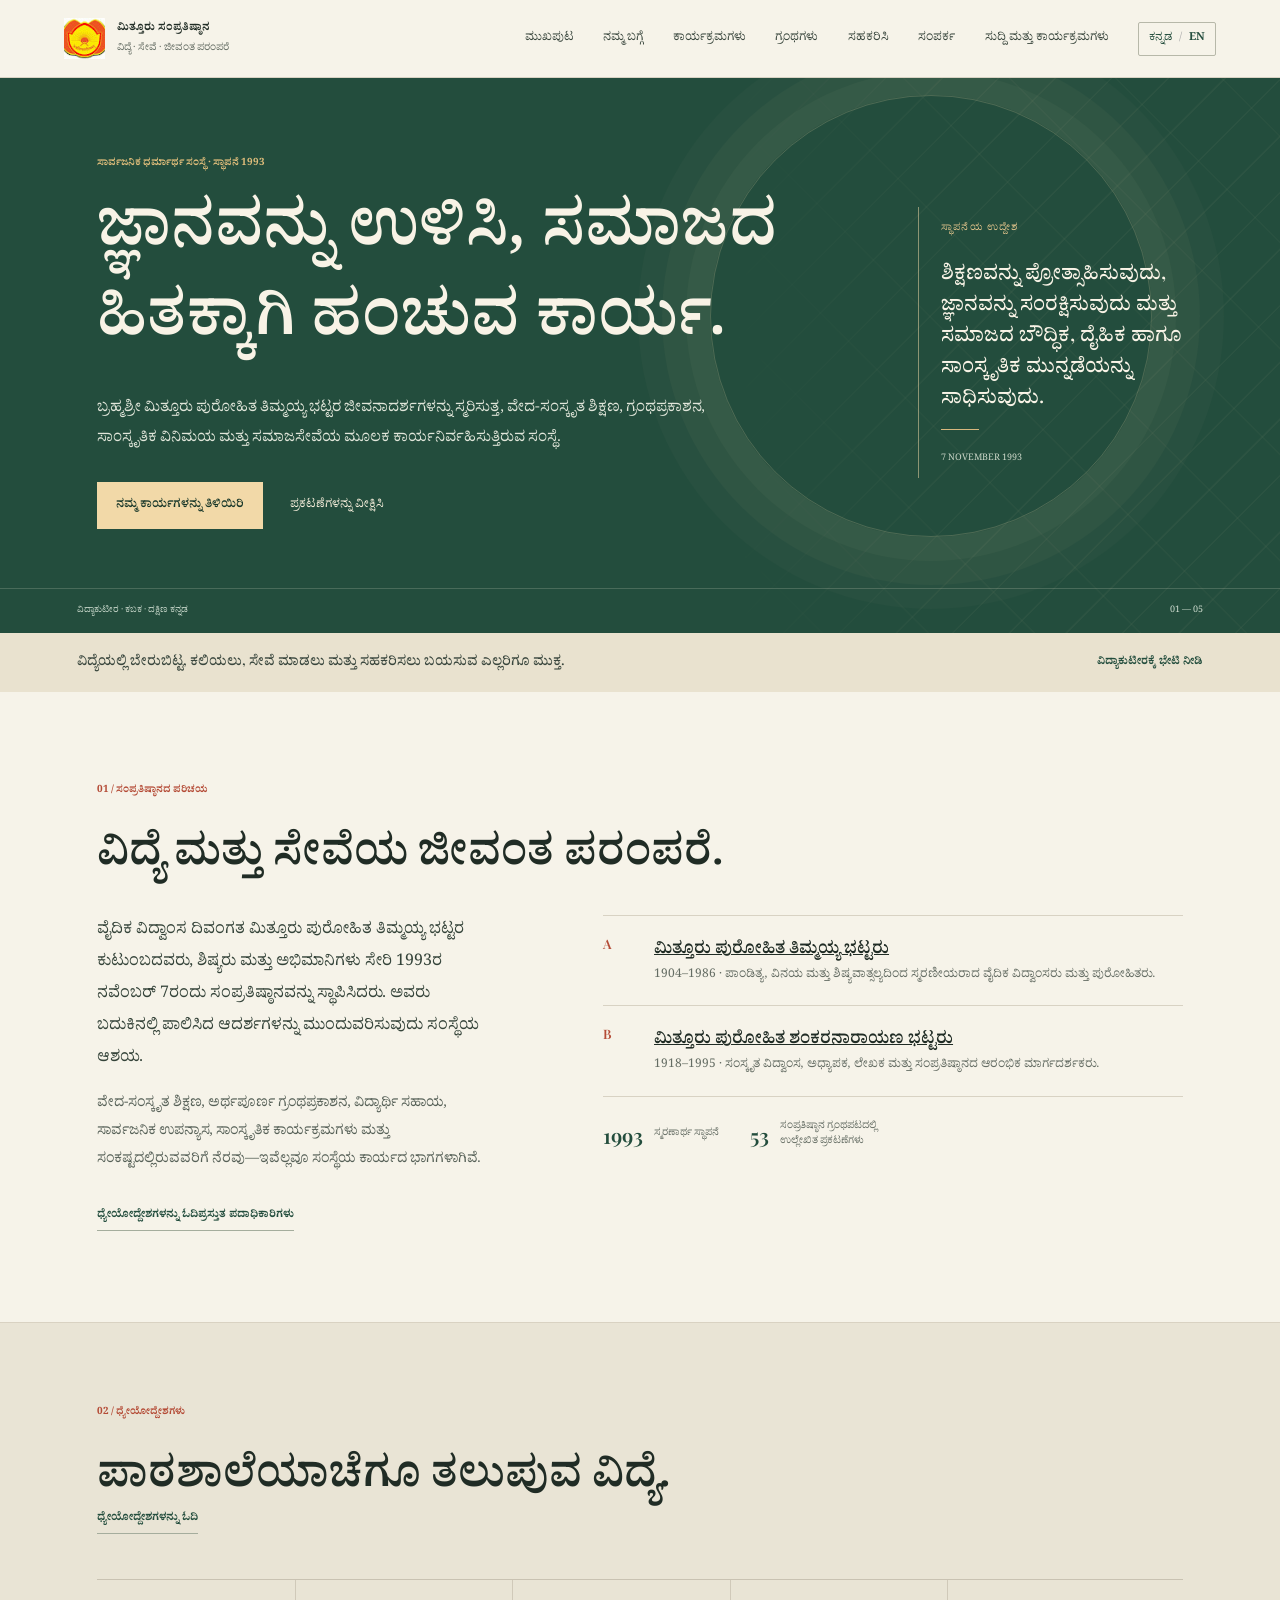
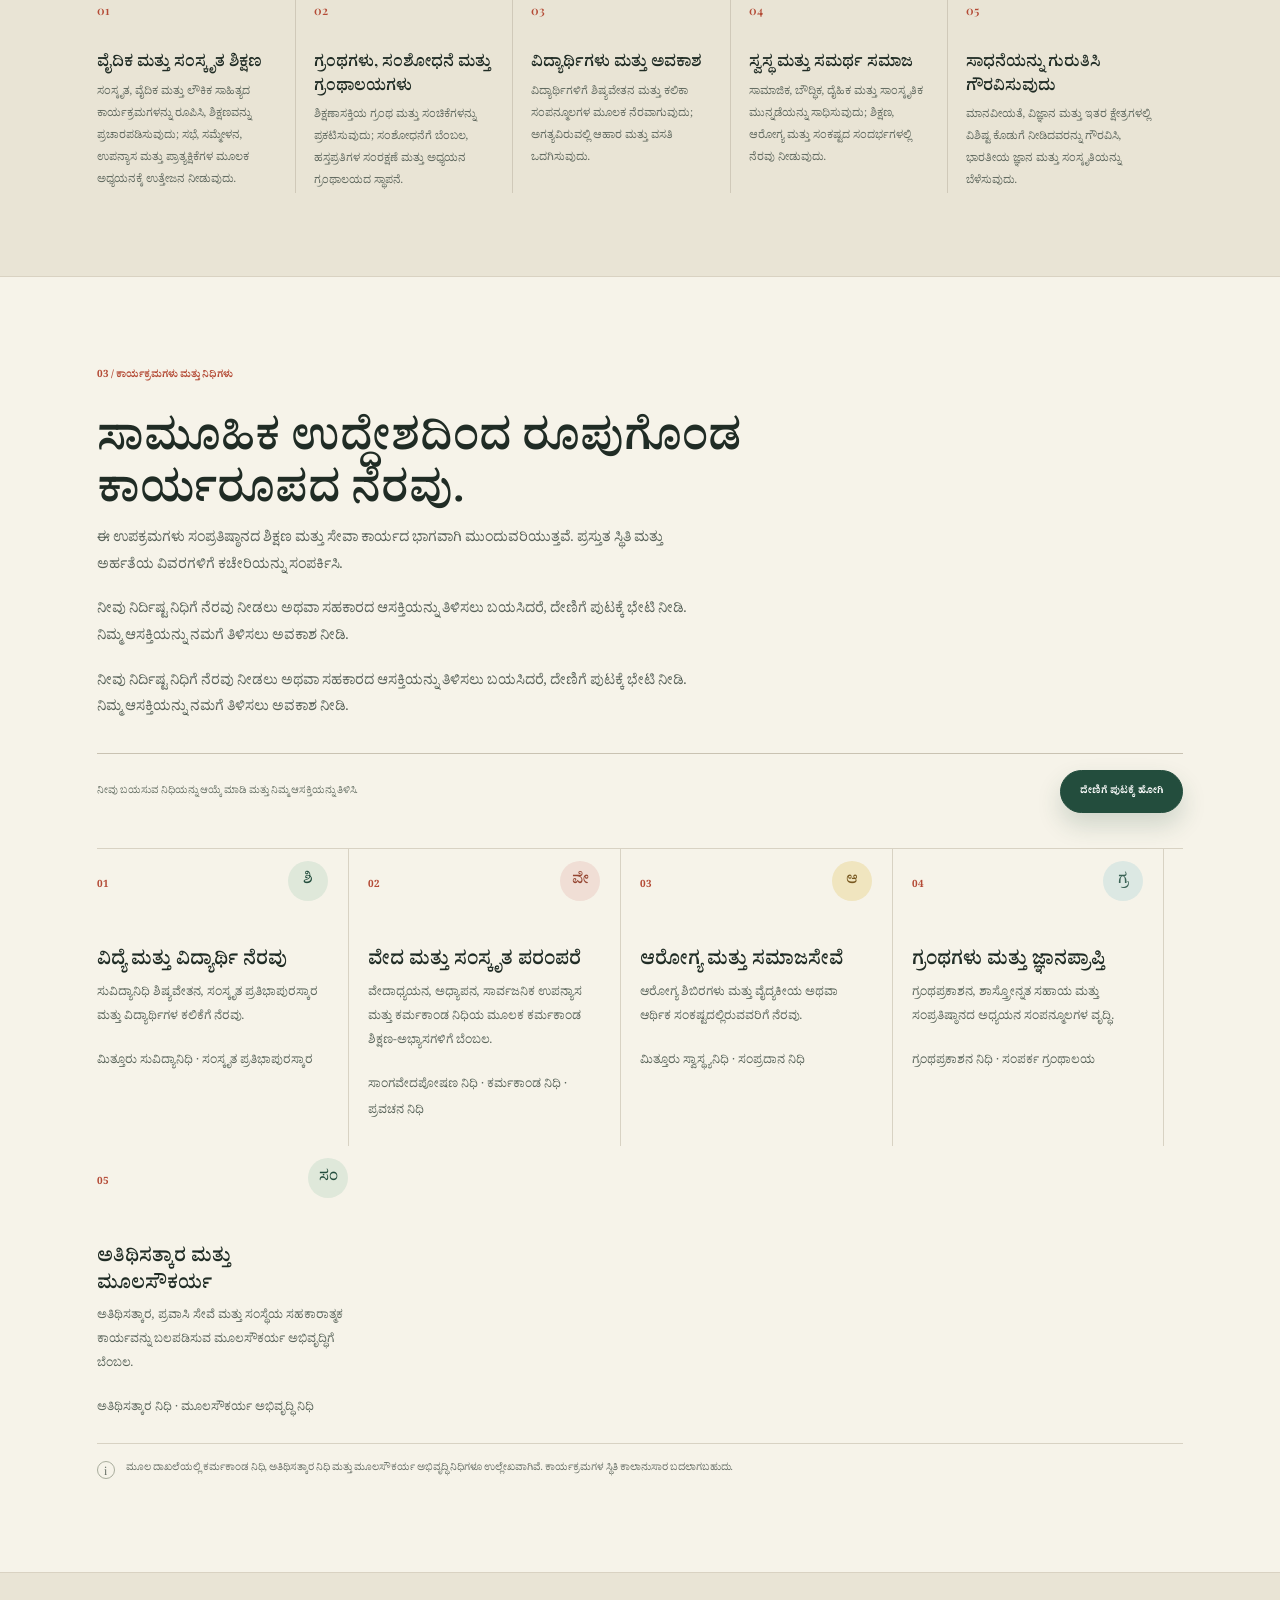
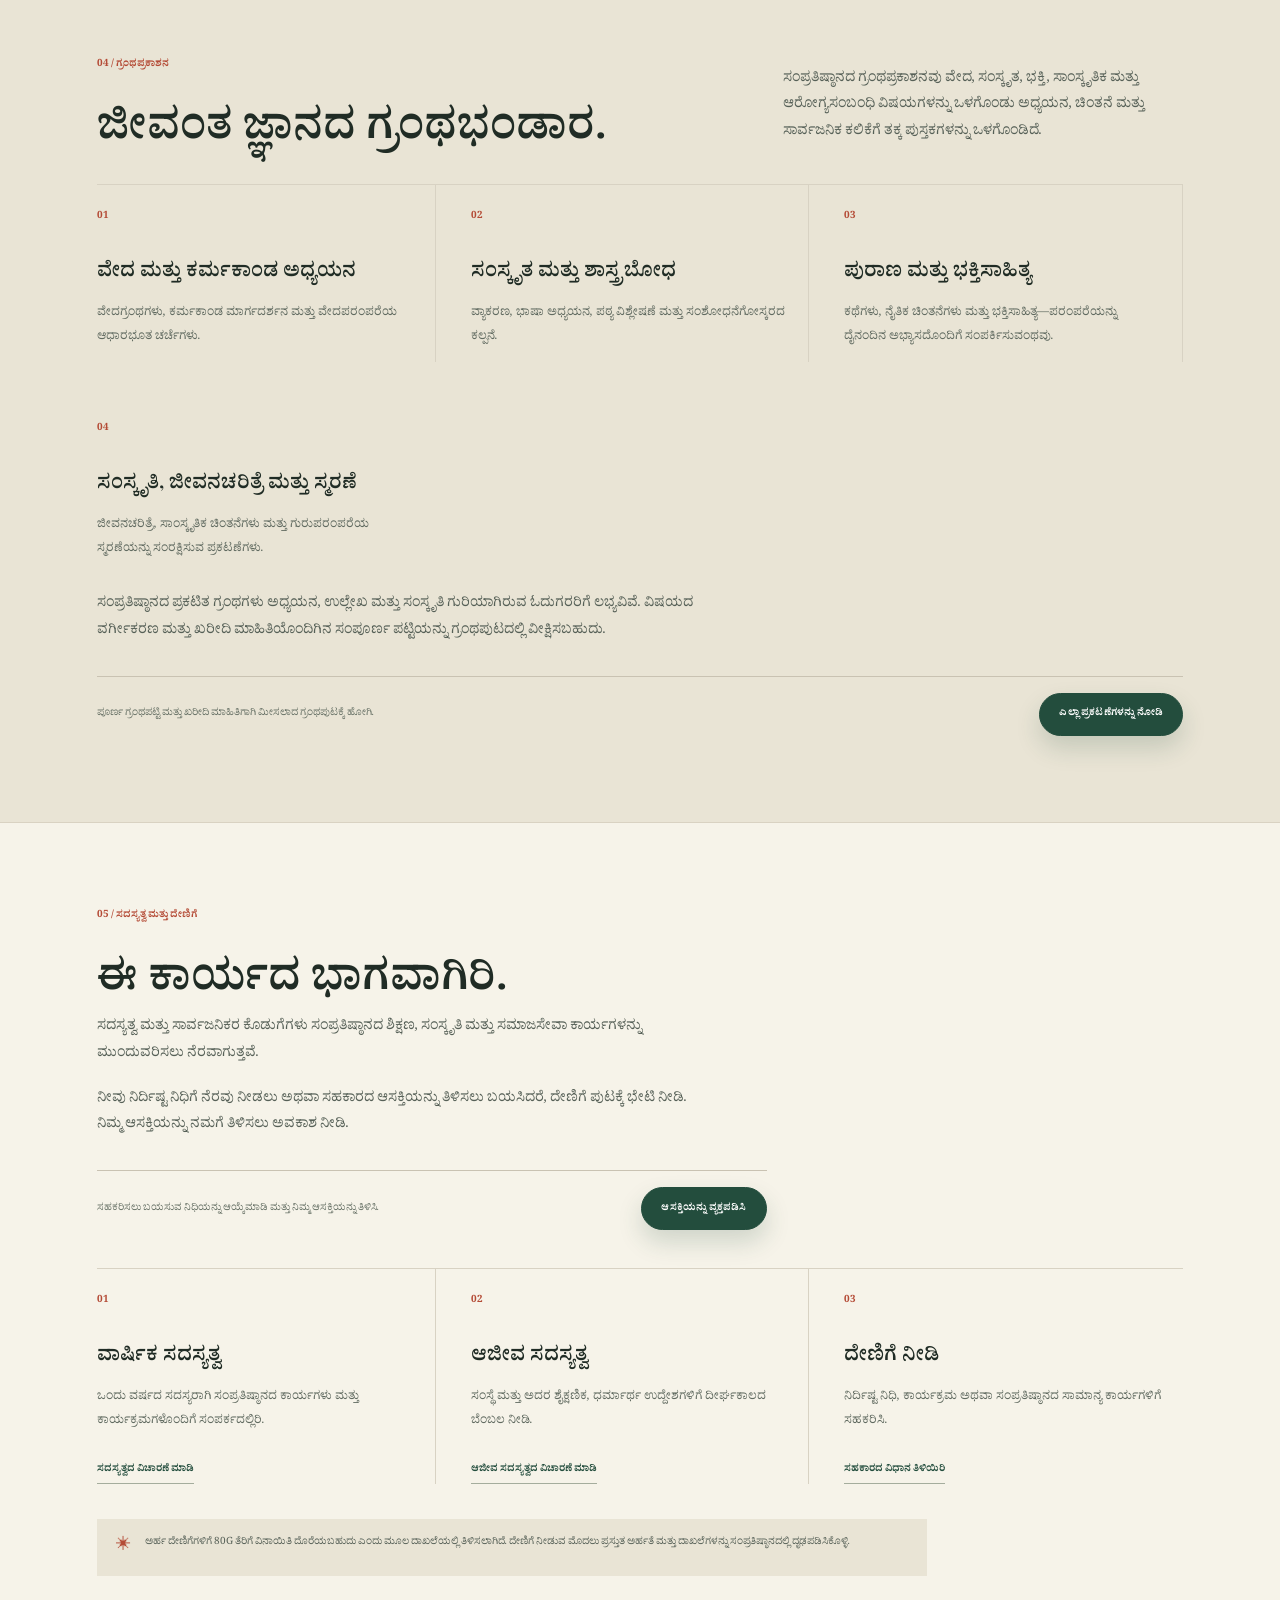
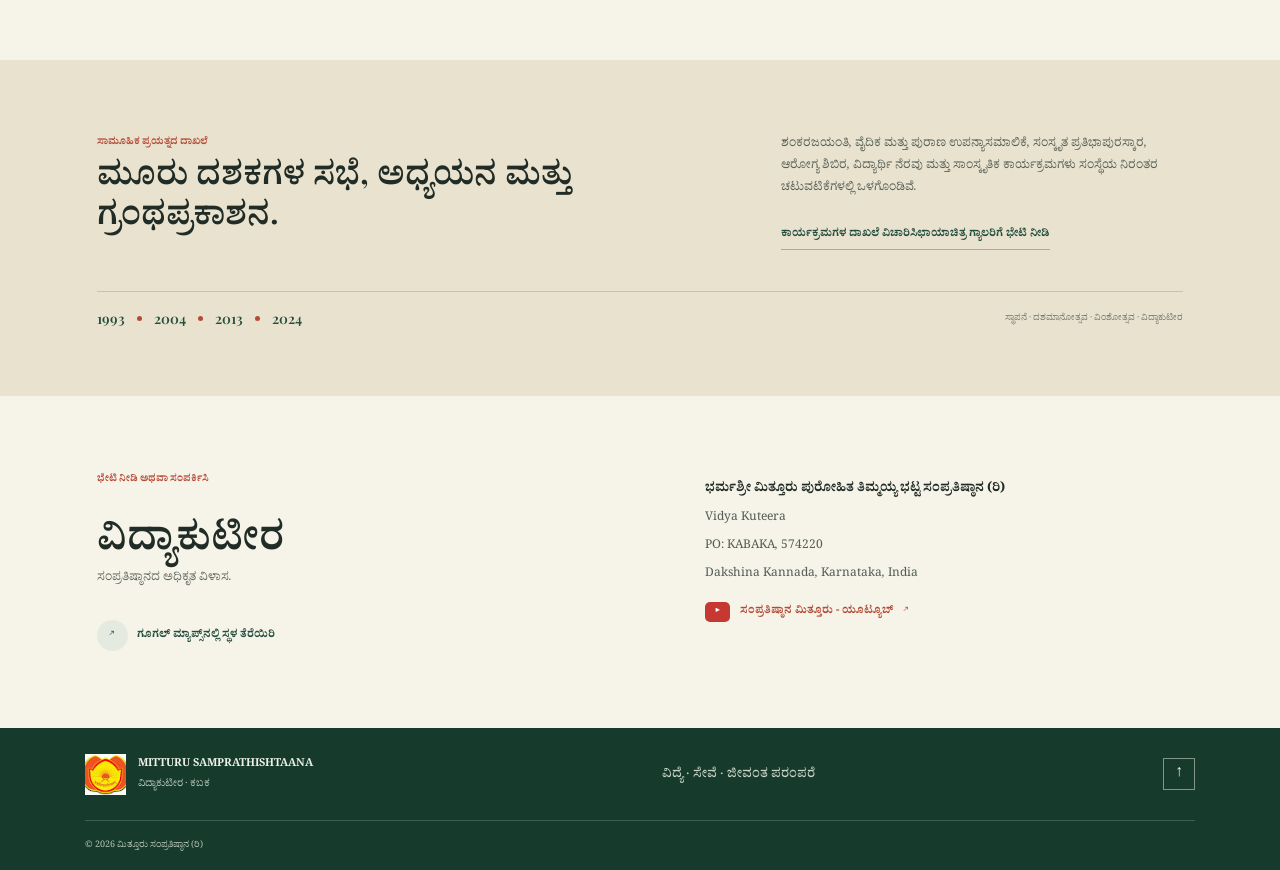
==== index.html @ 5dbfb110 "Initial Commit" ====
<!doctype html>
<html lang="kn">
<head>
  <meta charset="utf-8">
  <meta name="viewport" content="width=device-width, initial-scale=1">
  <meta name="theme-color" content="#f6f3e9">
  <meta name="description" content="Brahmashree Mitturu Purohitha Thimmayya Bhatta Samprathishtaana: Vedic and Sanskrit learning, publications, cultural programmes and community support.">
  <title>Mitturu Samprathishtaana | Vidya Kuteera</title>
  <link rel="preconnect" href="https://fonts.googleapis.com">
  <link rel="preconnect" href="https://fonts.gstatic.com" crossorigin>
  <link href="https://fonts.googleapis.com/css2?family=DM+Sans:wght@400;500;600;700&family=Noto+Serif+Kannada:wght@400;500;600;700&family=Playfair+Display:wght@500;600;700&display=swap" rel="stylesheet">
  <link rel="stylesheet" href="styles.css">
  <script src="app.js" defer></script>
</head>
<body>
  <a class="skip-link" href="#main" data-en="Skip to content" data-kn="ವಿಷಯಕ್ಕೆ ತೆರಳಿ">Skip to content</a>
  <header class="site-header">
    <a class="brand" href="index.html" aria-label="Mitturu Samprathishtaana home">
      <span class="brand-mark" aria-hidden="true">ವಿ</span>
      <span class="brand-copy"><strong data-en="MITTURU SAMPRATHISHTAANA" data-kn="ಮಿತ್ತೂರು ಸಂಪ್ರತಿಷ್ಠಾನ">MITTURU SAMPRATHISHTAANA</strong><small data-en="Learning · Service · Living heritage" data-kn="ವಿದ್ಯೆ · ಸೇವೆ · ಜೀವಂತ ಪರಂಪರೆ">Learning · Service · Living heritage</small></span>
    </a>
    <button class="menu-toggle" type="button" aria-expanded="false" aria-controls="primary-nav" aria-label="Open menu"><span></span><span></span></button>
    <nav id="primary-nav" class="primary-nav" aria-label="Main navigation">
      <a href="index.html" data-en="Home" data-kn="ಮುಖಪುಟ">Home</a>
      <a href="about.html" data-en="About" data-kn="ನಮ್ಮ ಬಗ್ಗೆ">About</a>
      <a href="programmes.html" data-en="Programmes" data-kn="ಕಾರ್ಯಕ್ರಮಗಳು">Programmes</a>
      <a href="books.html" data-en="Books" data-kn="ಗ್ರಂಥಗಳು">Books</a>
      <a href="support.html" data-en="Support" data-kn="ಸಹಕರಿಸಿ">Support</a>
      <a href="contact.html" data-en="Contact" data-kn="ಸಂಪರ್ಕ">Contact</a>
      <button class="language-switch" id="language-switch" type="button" aria-label="Switch language"><span>ಕನ್ನಡ</span><span class="language-divider">/</span><span>EN</span></button>
    </nav>
  </header>

  <main id="main">
    <section class="hero" id="home">
      <div class="hero-pattern" aria-hidden="true"></div>
      <div class="hero-inner">
        <div class="hero-copy">
          <p class="eyebrow" data-en="A public charitable trust · Established 1993" data-kn="ಸಾರ್ವಜನಿಕ ಧರ್ಮಾರ್ಥ ಸಂಸ್ಥೆ · ಸ್ಥಾಪನೆ 1993">A public charitable trust · Established 1993</p>
          <h1 data-en="Knowledge kept alive. Shared for the common good." data-kn="ಜ್ಞಾನವನ್ನು ಉಳಿಸಿ, ಸಮಾಜದ ಹಿತಕ್ಕಾಗಿ ಹಂಚುವ ಕಾರ್ಯ.">Knowledge kept alive. Shared for the common good.</h1>
          <p class="hero-intro" data-en="Honouring the life and ideals of Brahmashree Mitturu Purohitha Thimmayya Bhatta through Vedic and Sanskrit learning, books, cultural exchange and community care." data-kn="ಬ್ರಹ್ಮಶ್ರೀ ಮಿತ್ತೂರು ಪುರೋಹಿತ ತಿಮ್ಮಯ್ಯ ಭಟ್ಟರ ಜೀವನಾದರ್ಶಗಳನ್ನು ಸ್ಮರಿಸುತ್ತ, ವೇದ-ಸಂಸ್ಕೃತ ಶಿಕ್ಷಣ, ಗ್ರಂಥಪ್ರಕಾಶನ, ಸಾಂಸ್ಕೃತಿಕ ವಿನಿಮಯ ಮತ್ತು ಸಮಾಜಸೇವೆಯ ಮೂಲಕ ಕಾರ್ಯನಿರ್ವಹಿಸುತ್ತಿರುವ ಸಂಸ್ಥೆ.">Honouring the life and ideals of Brahmashree Mitturu Purohitha Thimmayya Bhatta through Vedic and Sanskrit learning, books, cultural exchange and community care.</p>
          <div class="hero-actions"><a class="button button-dark" href="#work" data-en="Explore our work" data-kn="ನಮ್ಮ ಕಾರ್ಯಗಳನ್ನು ತಿಳಿಯಿರಿ">Explore our work <span aria-hidden="true">↗</span></a><a class="text-link" href="#books" data-en="Browse publications" data-kn="ಪ್ರಕಟಣೆಗಳನ್ನು ವೀಕ್ಷಿಸಿ">Browse publications <span aria-hidden="true">→</span></a></div>
        </div>
        <aside class="hero-note">
          <span class="note-label" data-en="Our founding purpose" data-kn="ಸ್ಥಾಪನೆಯ ಉದ್ದೇಶ">Our founding purpose</span>
          <p data-en="To encourage education, preserve knowledge and strengthen the intellectual, physical and cultural life of society." data-kn="ಶಿಕ್ಷಣವನ್ನು ಪ್ರೋತ್ಸಾಹಿಸುವುದು, ಜ್ಞಾನವನ್ನು ಸಂರಕ್ಷಿಸುವುದು ಮತ್ತು ಸಮಾಜದ ಬೌದ್ಧಿಕ, ದೈಹಿಕ ಹಾಗೂ ಸಾಂಸ್ಕೃತಿಕ ಮುನ್ನಡೆಯನ್ನು ಸಾಧಿಸುವುದು.">To encourage education, preserve knowledge and strengthen the intellectual, physical and cultural life of society.</p>
          <span class="note-rule"></span><span class="note-date">7 NOVEMBER 1993</span>
        </aside>
      </div>
      <div class="hero-bottom"><span data-en="VIDYA KUTEERA · KABAKA · DAKSHINA KANNADA" data-kn="ವಿದ್ಯಾಕುಟೀರ · ಕಬಕ · ದಕ್ಷಿಣ ಕನ್ನಡ">VIDYA KUTEERA · KABAKA · DAKSHINA KANNADA</span><span>01 — 05</span></div>
    </section>

    <section class="intro-strip" aria-label="At a glance">
      <p data-en="Rooted in learning. Open to all who wish to learn, serve and contribute." data-kn="ವಿದ್ಯೆಯಲ್ಲಿ ಬೇರುಬಿಟ್ಟ, ಕಲಿಯಲು, ಸೇವೆ ಮಾಡಲು ಮತ್ತು ಸಹಕರಿಸಲು ಬಯಸುವ ಎಲ್ಲರಿಗೂ ಮುಕ್ತ.">Rooted in learning. Open to all who wish to learn, serve and contribute.</p>
      <a href="#contact" data-en="Visit Vidya Kuteera" data-kn="ವಿದ್ಯಾಕುಟೀರಕ್ಕೆ ಭೇಟಿ ನೀಡಿ">Visit Vidya Kuteera <span aria-hidden="true">↗</span></a>
    </section>

    <section class="section about-section" id="about">
      <div class="section-heading"><p class="eyebrow" data-en="01 / About the Samprathishtaana" data-kn="01 / ಸಂಪ್ರತಿಷ್ಠಾನದ ಪರಿಚಯ">01 / About the Samprathishtaana</p><h2 data-en="A living legacy of learning and service." data-kn="ವಿದ್ಯೆ ಮತ್ತು ಸೇವೆಯ ಜೀವಂತ ಪರಂಪರೆ.">A living legacy of learning and service.</h2></div>
      <div class="about-grid">
        <div class="about-lead"><p data-en="Founded on 7 November 1993 by the family, students and well-wishers of the late Vedic scholar Mitturu Purohitha Thimmayya Bhatta, the Samprathishtaana works to carry forward the ideals he lived by." data-kn="ವೈದಿಕ ವಿದ್ವಾಂಸ ದಿವಂಗತ ಮಿತ್ತೂರು ಪುರೋಹಿತ ತಿಮ್ಮಯ್ಯ ಭಟ್ಟರ ಕುಟುಂಬದವರು, ಶಿಷ್ಯರು ಮತ್ತು ಅಭಿಮಾನಿಗಳು ಸೇರಿ 1993ರ ನವೆಂಬರ್ 7ರಂದು ಸಂಪ್ರತಿಷ್ಠಾನವನ್ನು ಸ್ಥಾಪಿಸಿದರು. ಅವರು ಬದುಕಿನಲ್ಲಿ ಪಾಲಿಸಿದ ಆದರ್ಶಗಳನ್ನು ಮುಂದುವರಿಸುವುದು ಸಂಸ್ಥೆಯ ಆಶಯ.">Founded on 7 November 1993 by the family, students and well-wishers of the late Vedic scholar Mitturu Purohitha Thimmayya Bhatta, the Samprathishtaana works to carry forward the ideals he lived by.</p><p data-en="Its work brings together Vedic and Sanskrit education, thoughtful publishing, student assistance, public lectures, cultural programmes and support for people facing hardship." data-kn="ವೇದ-ಸಂಸ್ಕೃತ ಶಿಕ್ಷಣ, ಅರ್ಥಪೂರ್ಣ ಗ್ರಂಥಪ್ರಕಾಶನ, ವಿದ್ಯಾರ್ಥಿ ಸಹಾಯ, ಸಾರ್ವಜನಿಕ ಉಪನ್ಯಾಸ, ಸಾಂಸ್ಕೃತಿಕ ಕಾರ್ಯಕ್ರಮಗಳು ಮತ್ತು ಸಂಕಷ್ಟದಲ್ಲಿರುವವರಿಗೆ ನೆರವು—ಇವೆಲ್ಲವೂ ಸಂಸ್ಥೆಯ ಕಾರ್ಯದ ಭಾಗಗಳಾಗಿವೆ.">Its work brings together Vedic and Sanskrit education, thoughtful publishing, student assistance, public lectures, cultural programmes and support for people facing hardship.</p><a class="underlined-link" href="#objectives" data-en="Read our objectives" data-kn="ಧ್ಯೇಯೋದ್ದೇಶಗಳನ್ನು ಓದಿ">Read our objectives <span aria-hidden="true">→</span></a><a class="underlined-link" href="office-bearers.html" data-en="Current office bearers" data-kn="ಪ್ರಸ್ತುತ ಪದಾಧಿಕಾರಿಗಳು">Current office bearers <span aria-hidden="true">→</span></a></div>
        <div class="founders">
          <article class="founder"><span class="founder-number">A</span><div><h3><a href="thimmayya_bhatta.html" aria-label="Read the biography of Mitturu Purohitha Thimmayya Bhatta"><span data-en="Mitturu Purohitha Thimmayya Bhatta" data-kn="ಮಿತ್ತೂರು ಪುರೋಹಿತ ತಿಮ್ಮಯ್ಯ ಭಟ್ಟರು">Mitturu Purohitha Thimmayya Bhatta</span></a></h3><p data-en="1904–1986 · Vedic scholar and priest remembered for his learning, humility and care for his students." data-kn="1904–1986 · ಪಾಂಡಿತ್ಯ, ವಿನಯ ಮತ್ತು ಶಿಷ್ಯವಾತ್ಸಲ್ಯದಿಂದ ಸ್ಮರಣೀಯರಾದ ವೈದಿಕ ವಿದ್ವಾಂಸರು ಮತ್ತು ಪುರೋಹಿತರು.">1904–1986 · Vedic scholar and priest remembered for his learning, humility and care for his students.</p></div></article>
          <article class="founder"><span class="founder-number">B</span><div><h3><a href="shankaranarayana_bhatta.html" aria-label="Read the biography of Mitturu Purohitha Shankaranarayana Bhatta"><span data-en="Mitturu Purohitha Shankaranarayana Bhatta" data-kn="ಮಿತ್ತೂರು ಪುರೋಹಿತ ಶಂಕರನಾರಾಯಣ ಭಟ್ಟರು">Mitturu Purohitha Shankaranarayana Bhatta</span></a></h3><p data-en="1918–1995 · Sanskrit scholar, teacher, author and an early guide to the Samprathishtaana." data-kn="1918–1995 · ಸಂಸ್ಕೃತ ವಿದ್ವಾಂಸ, ಅಧ್ಯಾಪಕ, ಲೇಖಕ ಮತ್ತು ಸಂಪ್ರತಿಷ್ಠಾನದ ಆರಂಭಿಕ ಮಾರ್ಗದರ್ಶಕರು.">1918–1995 · Sanskrit scholar, teacher, author and an early guide to the Samprathishtaana.</p></div></article>
          <div class="legacy-stat"><strong>1993</strong><span data-en="Established in remembrance" data-kn="ಸ್ಮರಣಾರ್ಥ ಸ್ಥಾಪನೆ">Established in remembrance</span><strong>53</strong><span data-en="Published titles in the Samprathishtaana catalogue" data-kn="ಸಂಪ್ರತಿಷ್ಠಾನ ಗ್ರಂಥಪಟದಲ್ಲಿ ಉಲ್ಲೇಖಿತ ಪ್ರಕಟಣೆಗಳು">Published titles in the Samprathishtaana catalogue</span></div>
        </div>
      </div>
    </section>

    <section class="objectives-section" id="objectives">
      <div class="section objectives-inner"><div class="section-heading"><p class="eyebrow" data-en="02 / Dhyeyoddeshagalu" data-kn="02 / ಧ್ಯೇಯೋದ್ದೇಶಗಳು">02 / Dhyeyoddeshagalu</p><h2 data-en="Learning that reaches beyond the classroom." data-kn="ಪಾಠಶಾಲೆಯಾಚೆಗೂ ತಲುಪುವ ವಿದ್ಯೆ.">Learning that reaches beyond the classroom.</h2><a class="underlined-link" href="dhyeyoddesha.html" data-en="Read the Dhyeyoddesha" data-kn="ಧ್ಯೇಯೋದ್ದೇಶಗಳನ್ನು ಓದಿ">Read the Dhyeyoddesha <span aria-hidden="true">→</span></a></div>
        <div class="objective-list">
          <article><span>01</span><h3 data-en="Vedic and Sanskrit learning" data-kn="ವೈದಿಕ ಮತ್ತು ಸಂಸ್ಕೃತ ಶಿಕ್ಷಣ">Vedic and Sanskrit learning</h3><p data-en="Develop and share programmes in Sanskrit, Vedic and secular literature; encourage study through lectures, conferences and demonstrations." data-kn="ಸಂಸ್ಕೃತ, ವೈದಿಕ ಮತ್ತು ಲೌಕಿಕ ಸಾಹಿತ್ಯದ ಕಾರ್ಯಕ್ರಮಗಳನ್ನು ರೂಪಿಸಿ, ಶಿಕ್ಷಣವನ್ನು ಪ್ರಚಾರಪಡಿಸುವುದು; ಸಭೆ, ಸಮ್ಮೇಳನ, ಉಪನ್ಯಾಸ ಮತ್ತು ಪ್ರಾತ್ಯಕ್ಷಿಕೆಗಳ ಮೂಲಕ ಅಧ್ಯಯನಕ್ಕೆ ಉತ್ತೇಜನ ನೀಡುವುದು.">Develop and share programmes in Sanskrit, Vedic and secular literature; encourage study through lectures, conferences and demonstrations.</p></article>
          <article><span>02</span><h3 data-en="Books, research and libraries" data-kn="ಗ್ರಂಥಗಳು, ಸಂಶೋಧನೆ ಮತ್ತು ಗ್ರಂಥಾಲಯಗಳು">Books, research and libraries</h3><p data-en="Publish educational books and periodicals; support research, preserve manuscripts and make a study library accessible to learners." data-kn="ಶಿಕ್ಷಣಾಸಕ್ತಿಯ ಗ್ರಂಥ ಮತ್ತು ಸಂಚಿಕೆಗಳನ್ನು ಪ್ರಕಟಿಸುವುದು; ಸಂಶೋಧನೆಗೆ ಬೆಂಬಲ, ಹಸ್ತಪ್ರತಿಗಳ ಸಂರಕ್ಷಣೆ ಮತ್ತು ಅಧ್ಯಯನ ಗ್ರಂಥಾಲಯದ ಸ್ಥಾಪನೆ.">Publish educational books and periodicals; support research, preserve manuscripts and make a study library accessible to learners.</p></article>
          <article><span>03</span><h3 data-en="Students and opportunity" data-kn="ವಿದ್ಯಾರ್ಥಿಗಳು ಮತ್ತು ಅವಕಾಶ">Students and opportunity</h3><p data-en="Support students through scholarships and learning resources, and help provide food and accommodation where needed." data-kn="ವಿದ್ಯಾರ್ಥಿಗಳಿಗೆ ಶಿಷ್ಯವೇತನ ಮತ್ತು ಕಲಿಕಾ ಸಂಪನ್ಮೂಲಗಳ ಮೂಲಕ ನೆರವಾಗುವುದು; ಅಗತ್ಯವಿರುವಲ್ಲಿ ಆಹಾರ ಮತ್ತು ವಸತಿ ಒದಗಿಸುವುದು.">Support students through scholarships and learning resources, and help provide food and accommodation where needed.</p></article>
          <article><span>04</span><h3 data-en="A stronger, healthier society" data-kn="ಸ್ವಸ್ಥ ಮತ್ತು ಸಮರ್ಥ ಸಮಾಜ">A stronger, healthier society</h3><p data-en="Advance social, intellectual, physical and cultural wellbeing, and offer assistance in education, health and times of hardship." data-kn="ಸಾಮಾಜಿಕ, ಬೌದ್ಧಿಕ, ದೈಹಿಕ ಮತ್ತು ಸಾಂಸ್ಕೃತಿಕ ಮುನ್ನಡೆಯನ್ನು ಸಾಧಿಸುವುದು; ಶಿಕ್ಷಣ, ಆರೋಗ್ಯ ಮತ್ತು ಸಂಕಷ್ಟದ ಸಂದರ್ಭಗಳಲ್ಲಿ ನೆರವು ನೀಡುವುದು.">Advance social, intellectual, physical and cultural wellbeing, and offer assistance in education, health and times of hardship.</p></article>
          <article><span>05</span><h3 data-en="Recognise and encourage excellence" data-kn="ಸಾಧನೆಯನ್ನು ಗುರುತಿಸಿ ಗೌರವಿಸುವುದು">Recognise and encourage excellence</h3><p data-en="Honour meaningful contributions in humanities, science and other fields, and nurture Indian knowledge and cultural traditions." data-kn="ಮಾನವೀಯತೆ, ವಿಜ್ಞಾನ ಮತ್ತು ಇತರ ಕ್ಷೇತ್ರಗಳಲ್ಲಿ ವಿಶಿಷ್ಟ ಕೊಡುಗೆ ನೀಡಿದವರನ್ನು ಗೌರವಿಸಿ, ಭಾರತೀಯ ಜ್ಞಾನ ಮತ್ತು ಸಂಸ್ಕೃತಿಯನ್ನು ಬೆಳೆಸುವುದು.">Honour meaningful contributions in humanities, science and other fields, and nurture Indian knowledge and cultural traditions.</p></article>
        </div>
      </div>
    </section>

    <section class="section work-section" id="work"><div class="section-heading"><p class="eyebrow" data-en="03 / Programmes and funds" data-kn="03 / ಕಾರ್ಯಕ್ರಮಗಳು ಮತ್ತು ನಿಧಿಗಳು">03 / Programmes and funds</p><h2 data-en="Practical care, shaped around shared purpose." data-kn="ಸಾಮೂಹಿಕ ಉದ್ದೇಶದಿಂದ ರೂಪುಗೊಂಡ ಕಾರ್ಯರೂಪದ ನೆರವು.">Practical care, shaped around shared purpose.</h2><p class="section-deck" data-en="These programmes continue as part of the Samprathishtaana’s broader educational and service work. Please contact the office for the current status and eligibility details." data-kn="ಈ ಉಪಕ್ರಮಗಳು ಸಂಪ್ರತಿಷ್ಠಾನದ ಶಿಕ್ಷಣ ಮತ್ತು ಸೇವಾ ಕಾರ್ಯದ ಭಾಗವಾಗಿ ಮುಂದುವರಿಯುತ್ತವೆ. ಪ್ರಸ್ತುತ ಸ್ಥಿತಿ ಮತ್ತು ಅರ್ಹತೆಯ ವಿವರಗಳಿಗೆ ಕಚೇರಿಯನ್ನು ಸಂಪರ್ಕಿಸಿ.">These programmes continue as part of the Samprathishtaana’s broader educational and service work. Please contact the office for the current status and eligibility details.</p><p class="section-deck" data-en="If you would like to support a specific fund or share your expression of interest, please visit the donation page and let us know how you wish to contribute." data-kn="ನೀವು ನಿರ್ದಿಷ್ಟ ನಿಧಿಗೆ ನೆರವು ನೀಡಲು ಅಥವಾ ಸಹಕಾರದ ಆಸಕ್ತಿಯನ್ನು ತಿಳಿಸಲು ಬಯಸಿದರೆ, ದೇಣಿಗೆ ಪುಟಕ್ಕೆ ಭೇಟಿ ನೀಡಿ. ನಿಮ್ಮ ಆಸಕ್ತಿಯನ್ನು ನಮಗೆ ತಿಳಿಸಲು ಅವಕಾಶ ನೀಡಿ.">If you would like to support a specific fund or share your expression of interest, please visit the donation page and let us know how you wish to contribute.</p></div>
      <p class="section-deck" data-en="If you would like to support a specific fund or share your expression of interest, please visit the donation page and let us know how you wish to contribute." data-kn="ನೀವು ನಿರ್ದಿಷ್ಟ ನಿಧಿಗೆ ನೆರವು ನೀಡಲು ಅಥವಾ ಸಹಕಾರದ ಆಸಕ್ತಿಯನ್ನು ತಿಳಿಸಲು ಬಯಸಿದರೆ, ದೇಣಿಗೆ ಪುಟಕ್ಕೆ ಭೇಟಿ ನೀಡಿ. ನಿಮ್ಮ ಆಸಕ್ತಿಯನ್ನು ನಮಗೆ ತಿಳಿಸಲು ಅವಕಾಶ ನೀಡಿ.">If you would like to support a specific fund or share your expression of interest, please visit the donation page and let us know how you wish to contribute.</p>
      <div class="catalogue-note">
        <span data-en="Choose a fund and send your expression of interest." data-kn="ನೀವು ಬಯಸುವ ನಿಧಿಯನ್ನು ಆಯ್ಕೆ ಮಾಡಿ ಮತ್ತು ನಿಮ್ಮ ಆಸಕ್ತಿಯನ್ನು ತಿಳಿಸಿ.">Choose a fund and send your expression of interest.</span>
        <a class="button-link" href="donation.html" data-en="Go to donation page" data-kn="ದೇಣಿಗೆ ಪುಟಕ್ಕೆ ಹೋಗಿ">Go to donation page <span aria-hidden="true">→</span></a>
      </div>
      <div class="programme-grid">
        <article class="programme programme-green"><span class="programme-index">01</span><span class="programme-symbol" aria-hidden="true">ಶಿ</span><h3 data-en="Learning and student support" data-kn="ವಿದ್ಯೆ ಮತ್ತು ವಿದ್ಯಾರ್ಥಿ ನೆರವು">Learning and student support</h3><p data-en="Suvidya Nidhi scholarships, Sanskrit talent awards and support for student learning." data-kn="ಸುವಿದ್ಯಾನಿಧಿ ಶಿಷ್ಯವೇತನ, ಸಂಸ್ಕೃತ ಪ್ರತಿಭಾಪುರಸ್ಕಾರ ಮತ್ತು ವಿದ್ಯಾರ್ಥಿಗಳ ಕಲಿಕೆಗೆ ನೆರವು.">Suvidya Nidhi scholarships, Sanskrit talent awards and support for student learning.</p><span class="programme-kannada">ಮಿತ್ತೂರು ಸುವಿದ್ಯಾನಿಧಿ · ಸಂಸ್ಕೃತ ಪ್ರತಿಭಾಪುರಸ್ಕಾರ</span></article>
        <article class="programme programme-rose"><span class="programme-index">02</span><span class="programme-symbol" aria-hidden="true">ವೇ</span><h3 data-en="Veda and Sanskrit traditions" data-kn="ವೇದ ಮತ್ತು ಸಂಸ್ಕೃತ ಪರಂಪರೆ">Veda and Sanskrit traditions</h3><p data-en="Support for Veda study, instruction, public lectures, and the Karmakanda Nidhi for ritual learning and practice." data-kn="ವೇದಾಧ್ಯಯನ, ಅಧ್ಯಾಪನ, ಸಾರ್ವಜನಿಕ ಉಪನ್ಯಾಸ ಮತ್ತು ಕರ್ಮಕಾಂಡ ನಿಧಿಯ ಮೂಲಕ ಕರ್ಮಕಾಂಡ ಶಿಕ್ಷಣ-ಅಭ್ಯಾಸಗಳಿಗೆ ಬೆಂಬಲ.">Support for Veda study, instruction, public lectures, and the Karmakanda Nidhi for ritual learning and practice.</p><span class="programme-kannada">ಸಾಂಗವೇದಪೋಷಣ ನಿಧಿ · ಕರ್ಮಕಾಂಡ ನಿಧಿ · ಪ್ರವಚನ ನಿಧಿ</span></article>
        <article class="programme programme-yellow"><span class="programme-index">03</span><span class="programme-symbol" aria-hidden="true">ಆ</span><h3 data-en="Health and community care" data-kn="ಆರೋಗ್ಯ ಮತ್ತು ಸಮಾಜಸೇವೆ">Health and community care</h3><p data-en="Health camps and assistance for people facing medical or financial hardship." data-kn="ಆರೋಗ್ಯ ಶಿಬಿರಗಳು ಮತ್ತು ವೈದ್ಯಕೀಯ ಅಥವಾ ಆರ್ಥಿಕ ಸಂಕಷ್ಟದಲ್ಲಿರುವವರಿಗೆ ನೆರವು.">Health camps and assistance for people facing medical or financial hardship.</p><span class="programme-kannada">ಮಿತ್ತೂರು ಸ್ವಾಸ್ಥ್ಯನಿಧಿ · ಸಂಪ್ರದಾನ ನಿಧಿ</span></article>
        <article class="programme programme-blue"><span class="programme-index">04</span><span class="programme-symbol" aria-hidden="true">ಗ್ರ</span><h3 data-en="Books and access to knowledge" data-kn="ಗ್ರಂಥಗಳು ಮತ್ತು ಜ್ಞಾನಪ್ರಾಪ್ತಿ">Books and access to knowledge</h3><p data-en="Publishing, scholarship support and the growing body of study resources linked to the Samprathishtaana." data-kn="ಗ್ರಂಥಪ್ರಕಾಶನ, ಶಾಸ್ತ್ರೋನ್ನತ ಸಹಾಯ ಮತ್ತು ಸಂಪ್ರತಿಷ್ಠಾನದ ಅಧ್ಯಯನ ಸಂಪನ್ಮೂಲಗಳ ವೃದ್ಧಿ.">Publishing, scholarship support and the growing body of study resources linked to the Samprathishtaana.</p><span class="programme-kannada">ಗ್ರಂಥಪ್ರಕಾಶನ ನಿಧಿ · ಸಂಪರ್ಕ ಗ್ರಂಥಾಲಯ</span></article>
        <article class="programme programme-ivory"><span class="programme-index">05</span><span class="programme-symbol" aria-hidden="true">ಸಂ</span><h3 data-en="Guest care and infrastructure" data-kn="ಅತಿಥಿಸತ್ಕಾರ ಮತ್ತು ಮೂಲಸೌಕರ್ಯ">Guest care and infrastructure</h3><p data-en="Support for hospitality, visitor care and the development of facilities that strengthen the institution’s shared work." data-kn="ಅತಿಥಿಸತ್ಕಾರ, ಪ್ರವಾಸಿ ಸೇವೆ ಮತ್ತು ಸಂಸ್ಥೆಯ ಸಹಕಾರಾತ್ಮಕ ಕಾರ್ಯವನ್ನು ಬಲಪಡಿಸುವ ಮೂಲಸೌಕರ್ಯ ಅಭಿವೃದ್ಧಿಗೆ ಬೆಂಬಲ.">Support for hospitality, visitor care and the development of facilities that strengthen the institution’s shared work.</p><span class="programme-kannada">ಅತಿಥಿಸತ್ಕಾರ ನಿಧಿ · ಮೂಲಸೌಕರ್ಯ ಅಭಿವೃದ್ಧಿ ನಿಧಿ</span></article>
      </div>
      <div class="programme-footnote"><span class="footnote-mark">i</span><p data-en="The source document mentions Karmakanda Nidhi, Atithisatkara Nidhi and Moolasoukaraya Vikas Nidhi. Programme status may change over time." data-kn="ಮೂಲ ದಾಖಲೆಯಲ್ಲಿ ಕರ್ಮಕಾಂಡ ನಿಧಿ, ಅತಿಥಿಸತ್ಕಾರ ನಿಧಿ ಮತ್ತು ಮೂಲಸೌಕರ್ಯ ಅಭಿವೃದ್ಧಿ ನಿಧಿಗಳೂ ಉಲ್ಲೇಖವಾಗಿವೆ. ಕಾರ್ಯಕ್ರಮಗಳ ಸ್ಥಿತಿ ಕಾಲಾನುಸಾರ ಬದಲಾಗಬಹುದು.">The source document mentions Karmakanda Nidhi, Atithisatkara Nidhi and Moolasoukaraya Vikas Nidhi. Programme status may change over time.</p></div>
    </section>

    <section class="books-section" id="books">
      <div class="section books-inner">
        <div class="section-heading books-heading">
          <div>
            <p class="eyebrow" data-en="04 / Publications" data-kn="04 / ಗ್ರಂಥಪ್ರಕಾಶನ">04 / Publications</p>
            <h2 data-en="A library of living knowledge." data-kn="ಜೀವಂತ ಜ್ಞಾನದ ಗ್ರಂಥಭಂಡಾರ.">A library of living knowledge.</h2>
          </div>
          <p class="section-deck" data-en="The Samprathishtaana’s publications unfold across Vedic, Sanskrit, devotional, cultural and wellbeing themes, offering books for study, reflection and public learning." data-kn="ಸಂಪ್ರತಿಷ್ಠಾನದ ಗ್ರಂಥಪ್ರಕಾಶನವು ವೇದ, ಸಂಸ್ಕೃತ, ಭಕ್ತಿ, ಸಾಂಸ್ಕೃತಿಕ ಮತ್ತು ಆರೋಗ್ಯಸಂಬಂಧಿ ವಿಷಯಗಳನ್ನು ಒಳಗೊಂಡು ಅಧ್ಯಯನ, ಚಿಂತನೆ ಮತ್ತು ಸಾರ್ವಜನಿಕ ಕಲಿಕೆಗೆ ತಕ್ಕ ಪುಸ್ತಕಗಳನ್ನು ಒಳಗೊಂಡಿದೆ.">The Samprathishtaana’s publications unfold across Vedic, Sanskrit, devotional, cultural and wellbeing themes, offering books for study, reflection and public learning.</p>
        </div>

        <div class="support-grid">
          <article class="support-item">
            <span class="support-no">01</span>
            <h3 data-en="Vedic and ritual studies" data-kn="ವೇದ ಮತ್ತು ಕರ್ಮಕಾಂಡ ಅಧ್ಯಯನ">Vedic and ritual studies</h3>
            <p data-en="Scriptural texts, ritual instruction and foundational discussions drawn from the Vedic tradition." data-kn="ವೇದಗ್ರಂಥಗಳು, ಕರ್ಮಕಾಂಡ ಮಾರ್ಗದರ್ಶನ ಮತ್ತು ವೇದಪರಂಪರೆಯ ಆಧಾರಭೂತ ಚರ್ಚೆಗಳು.">Scriptural texts, ritual instruction and foundational discussions drawn from the Vedic tradition.</p>
          </article>
          <article class="support-item">
            <span class="support-no">02</span>
            <h3 data-en="Sanskrit and scholarly learning" data-kn="ಸಂಸ್ಕೃತ ಮತ್ತು ಶಾಸ್ತ್ರಬೋಧ">Sanskrit and scholarly learning</h3>
            <p data-en="Grammar, language study, textual analysis and research-oriented learning for students and scholars." data-kn="ವ್ಯಾಕರಣ, ಭಾಷಾ ಅಧ್ಯಯನ, ಪಠ್ಯ ವಿಶ್ಲೇಷಣೆ ಮತ್ತು ಸಂಶೋಧನೆಗೋಸ್ಕರದ ಕಲ್ಪನೆ.">Grammar, language study, textual analysis and research-oriented learning for students and scholars.</p>
          </article>
          <article class="support-item">
            <span class="support-no">03</span>
            <h3 data-en="Puranic and devotional literature" data-kn="ಪುರಾಣ ಮತ್ತು ಭಕ್ತಿಸಾಹಿತ್ಯ">Puranic and devotional literature</h3>
            <p data-en="Stories, ethical reflection and devotional writings linking heritage with everyday practice." data-kn="ಕಥೆಗಳು, ನೈತಿಕ ಚಿಂತನೆಗಳು ಮತ್ತು ಭಕ್ತಿಸಾಹಿತ್ಯ—ಪರಂಪರೆಯನ್ನು ದೈನಂದಿನ ಅಭ್ಯಾಸದೊಂದಿಗೆ ಸಂಪರ್ಕಿಸುವಂಥವು.">Stories, ethical reflection and devotional writings linking heritage with everyday practice.</p>
          </article>
          <article class="support-item">
            <span class="support-no">04</span>
            <h3 data-en="Culture, biography and memory" data-kn="ಸಂಸ್ಕೃತಿ, ಜೀವನಚರಿತ್ರೆ ಮತ್ತು ಸ್ಮರಣೆ">Culture, biography and memory</h3>
            <p data-en="Biographical studies, cultural reflections and publications that preserve the memory of teachers and traditions." data-kn="ಜೀವನಚರಿತ್ರೆ, ಸಾಂಸ್ಕೃತಿಕ ಚಿಂತನೆಗಳು ಮತ್ತು ಗುರುಪರಂಪರೆಯ ಸ್ಮರಣೆಯನ್ನು ಸಂರಕ್ಷಿಸುವ ಪ್ರಕಟಣೆಗಳು.">Biographical studies, cultural reflections and publications that preserve the memory of teachers and traditions.</p>
          </article>
        </div>

        <p class="section-deck" data-en="The published works of Samprathishtaana are available for study, reference and circulation among readers who value traditional learning and cultural knowledge. A fuller catalogue, including subject categories and ordering information, is available on the publication page." data-kn="ಸಂಪ್ರತಿಷ್ಠಾನದ ಪ್ರಕಟಿತ ಗ್ರಂಥಗಳು ಅಧ್ಯಯನ, ಉಲ್ಲೇಖ ಮತ್ತು ಸಂಸ್ಕೃತಿ ಗುರಿಯಾಗಿರುವ ಓದುಗರರಿಗೆ ಲಭ್ಯವಿವೆ. ವಿಷಯದ ವರ್ಗೀಕರಣ ಮತ್ತು ಖರೀದಿ ಮಾಹಿತಿಯೊಂದಿಗಿನ ಸಂಪೂರ್ಣ ಪಟ್ಟಿಯನ್ನು ಗ್ರಂಥಪುಟದಲ್ಲಿ ವೀಕ್ಷಿಸಬಹುದು.">The published works of Samprathishtaana are available for study, reference and circulation among readers who value traditional learning and cultural knowledge. A fuller catalogue, including subject categories and ordering information, is available on the publication page.</p>

        <div class="catalogue-note">
          <span data-en="For the complete publication list and ordering details, visit the dedicated books page." data-kn="ಪೂರ್ಣ ಗ್ರಂಥಪಟ್ಟಿ ಮತ್ತು ಖರೀದಿ ಮಾಹಿತಿಗಾಗಿ ಮೀಸಲಾದ ಗ್ರಂಥಪುಟಕ್ಕೆ ಹೋಗಿ.">For the complete publication list and ordering details, visit the dedicated books page.</span>
          <a class="button-link" href="books.html" data-en="View all publications" data-kn="ಎಲ್ಲಾ ಪ್ರಕಟಣೆಗಳನ್ನು ನೋಡಿ">View all publications <span aria-hidden="true">→</span></a>
        </div>
      </div>
    </section>

    <section class="support-section" id="support"><div class="section support-inner"><div class="section-heading"><p class="eyebrow" data-en="05 / Membership and giving" data-kn="05 / ಸದಸ್ಯತ್ವ ಮತ್ತು ದೇಣಿಗೆ">05 / Membership and giving</p><h2 data-en="Be part of the work." data-kn="ಈ ಕಾರ್ಯದ ಭಾಗವಾಗಿರಿ.">Be part of the work.</h2><p class="section-deck" data-en="Membership and public contributions help sustain the Samprathishtaana’s educational, cultural and community initiatives." data-kn="ಸದಸ್ಯತ್ವ ಮತ್ತು ಸಾರ್ವಜನಿಕರ ಕೊಡುಗೆಗಳು ಸಂಪ್ರತಿಷ್ಠಾನದ ಶಿಕ್ಷಣ, ಸಂಸ್ಕೃತಿ ಮತ್ತು ಸಮಾಜಸೇವಾ ಕಾರ್ಯಗಳನ್ನು ಮುಂದುವರಿಸಲು ನೆರವಾಗುತ್ತವೆ.">Membership and public contributions help sustain the Samprathishtaana’s educational, cultural and community initiatives.</p>
        <p class="section-deck" data-en="If you would like to support a specific fund or share your expression of interest, please visit the donation page and let us know how you wish to contribute." data-kn="ನೀವು ನಿರ್ದಿಷ್ಟ ನಿಧಿಗೆ ನೆರವು ನೀಡಲು ಅಥವಾ ಸಹಕಾರದ ಆಸಕ್ತಿಯನ್ನು ತಿಳಿಸಲು ಬಯಸಿದರೆ, ದೇಣಿಗೆ ಪುಟಕ್ಕೆ ಭೇಟಿ ನೀಡಿ. ನಿಮ್ಮ ಆಸಕ್ತಿಯನ್ನು ನಮಗೆ ತಿಳಿಸಲು ಅವಕಾಶ ನೀಡಿ.">If you would like to support a specific fund or share your expression of interest, please visit the donation page and let us know how you wish to contribute.</p>
        <div class="catalogue-note">
          <span data-en="Choose the fund you wish to support and send your expression of interest." data-kn="ಸಹಕರಿಸಲು ಬಯಸುವ ನಿಧಿಯನ್ನು ಆಯ್ಕೆಮಾಡಿ ಮತ್ತು ನಿಮ್ಮ ಆಸಕ್ತಿಯನ್ನು ತಿಳಿಸಿ.">Choose the fund you wish to support and send your expression of interest.</span>
          <a class="button-link" href="donation.html" data-en="Express your interest" data-kn="ಆಸಕ್ತಿಯನ್ನು ವ್ಯಕ್ತಪಡಿಸಿ">Express your interest <span aria-hidden="true">→</span></a>
        </div>
      </div>
      <div class="support-grid"><article class="support-item"><span class="support-no">01</span><h3 data-en="Annual membership" data-kn="ವಾರ್ಷಿಕ ಸದಸ್ಯತ್ವ">Annual membership</h3><p data-en="Join for a year and stay connected with the Samprathishtaana’s work and activities." data-kn="ಒಂದು ವರ್ಷದ ಸದಸ್ಯರಾಗಿ ಸಂಪ್ರತಿಷ್ಠಾನದ ಕಾರ್ಯಗಳು ಮತ್ತು ಕಾರ್ಯಕ್ರಮಗಳೊಂದಿಗೆ ಸಂಪರ್ಕದಲ್ಲಿರಿ.">Join for a year and stay connected with the Samprathishtaana’s work and activities.</p><a class="underlined-link" href="#contact" data-en="Enquire about membership" data-kn="ಸದಸ್ಯತ್ವದ ವಿಚಾರಣೆ ಮಾಡಿ">Enquire about membership <span aria-hidden="true">→</span></a></article><article class="support-item"><span class="support-no">02</span><h3 data-en="Life membership" data-kn="ಆಜೀವ ಸದಸ್ಯತ್ವ">Life membership</h3><p data-en="Make a lasting commitment to the institution and its educational and charitable aims." data-kn="ಸಂಸ್ಥೆ ಮತ್ತು ಅದರ ಶೈಕ್ಷಣಿಕ, ಧರ್ಮಾರ್ಥ ಉದ್ದೇಶಗಳಿಗೆ ದೀರ್ಘಕಾಲದ ಬೆಂಬಲ ನೀಡಿ.">Make a lasting commitment to the institution and its educational and charitable aims.</p><a class="underlined-link" href="#contact" data-en="Enquire about life membership" data-kn="ಆಜೀವ ಸದಸ್ಯತ್ವದ ವಿಚಾರಣೆ ಮಾಡಿ">Enquire about life membership <span aria-hidden="true">→</span></a></article><article class="support-item"><span class="support-no">03</span><h3 data-en="Make a contribution" data-kn="ದೇಣಿಗೆ ನೀಡಿ">Make a contribution</h3><p data-en="Support a named fund, a programme or the Samprathishtaana’s work in general." data-kn="ನಿರ್ದಿಷ್ಟ ನಿಧಿ, ಕಾರ್ಯಕ್ರಮ ಅಥವಾ ಸಂಪ್ರತಿಷ್ಠಾನದ ಸಾಮಾನ್ಯ ಕಾರ್ಯಗಳಿಗೆ ಸಹಕರಿಸಿ.">Support a named fund, a programme or the Samprathishtaana’s work in general.</p><a class="underlined-link" href="#contact" data-en="Ask how to contribute" data-kn="ಸಹಕಾರದ ವಿಧಾನ ತಿಳಿಯಿರಿ">Ask how to contribute <span aria-hidden="true">→</span></a></article></div>
      <div class="giving-note"><span class="giving-star" aria-hidden="true">✳</span><p data-en="The source document states that eligible donations may receive 80G tax relief. Please confirm current eligibility and documentation with the Samprathishtaana before making a contribution." data-kn="ಅರ್ಹ ದೇಣಿಗೆಗಳಿಗೆ 80G ತೆರಿಗೆ ವಿನಾಯಿತಿ ದೊರೆಯಬಹುದು ಎಂದು ಮೂಲ ದಾಖಲೆಯಲ್ಲಿ ತಿಳಿಸಲಾಗಿದೆ. ದೇಣಿಗೆ ನೀಡುವ ಮೊದಲು ಪ್ರಸ್ತುತ ಅರ್ಹತೆ ಮತ್ತು ದಾಖಲೆಗಳನ್ನು ಸಂಪ್ರತಿಷ್ಠಾನದಲ್ಲಿ ದೃಢಪಡಿಸಿಕೊಳ್ಳಿ.">The source document states that eligible donations may receive 80G tax relief. Please confirm current eligibility and documentation with the Samprathishtaana before making a contribution.</p></div>
    </div></section>

    <section class="history-section"><div class="section history-inner"><div><p class="eyebrow" data-en="A record of shared effort" data-kn="ಸಾಮೂಹಿಕ ಪ್ರಯತ್ನದ ದಾಖಲೆ">A record of shared effort</p><h2 data-en="Three decades of gathering, teaching and publishing." data-kn="ಮೂರು ದಶಕಗಳ ಸಭೆ, ಅಧ್ಯಯನ ಮತ್ತು ಗ್ರಂಥಪ್ರಕಾಶನ.">Three decades of gathering, teaching and publishing.</h2></div><div class="history-copy"><p data-en="Shankarajayanti celebrations, Vedic and Puranic lecture series, Sanskrit talent awards, health camps, student assistance and cultural programmes are among the sustained activities of the organisation." data-kn="ಶಂಕರಜಯಂತಿ, ವೈದಿಕ ಮತ್ತು ಪುರಾಣ ಉಪನ್ಯಾಸಮಾಲಿಕೆ, ಸಂಸ್ಕೃತ ಪ್ರತಿಭಾಪುರಸ್ಕಾರ, ಆರೋಗ್ಯ ಶಿಬಿರ, ವಿದ್ಯಾರ್ಥಿ ನೆರವು ಮತ್ತು ಸಾಂಸ್ಕೃತಿಕ ಕಾರ್ಯಕ್ರಮಗಳು ಸಂಸ್ಥೆಯ ನಿರಂತರ ಚಟುವಟಿಕೆಗಳಲ್ಲಿ ಒಳಗೊಂಡಿವೆ.">Shankarajayanti celebrations, Vedic and Puranic lecture series, Sanskrit talent awards, health camps, student assistance and cultural programmes are among the sustained activities of the organisation.</p><a class="underlined-link" href="#contact" data-en="Ask about the activity archive" data-kn="ಕಾರ್ಯಕ್ರಮಗಳ ದಾಖಲೆ ವಿಚಾರಿಸಿ">Ask about the activity archive <span aria-hidden="true">→</span></a><a class="underlined-link" href="gallery.html" data-en="Visit the photo gallery" data-kn="ಛಾಯಾಚಿತ್ರ ಗ್ಯಾಲರಿಗೆ ಭೇಟಿ ನೀಡಿ">Visit the photo gallery <span aria-hidden="true">→</span></a></div><div class="history-line"><span>1993 <i></i> 2004 <i></i> 2013 <i></i> 2024</span><span data-en="Founded · Decennial · Twentieth year · Vidya Kuteera" data-kn="ಸ್ಥಾಪನೆ · ದಶಮಾನೋತ್ಸವ · ವಿಂಶೋತ್ಸವ · ವಿದ್ಯಾಕುಟೀರ">Founded · Decennial · Twentieth year · Vidya Kuteera</span></div></div></section>

    <section class="contact-section" id="contact"><div class="section contact-inner"><div class="contact-heading"><p class="eyebrow" data-en="Visit or get in touch" data-kn="ಭೇಟಿ ನೀಡಿ ಅಥವಾ ಸಂಪರ್ಕಿಸಿ">Visit or get in touch</p><h2 data-en="Vidya Kuteera" data-kn="ವಿದ್ಯಾಕುಟೀರ">Vidya Kuteera</h2><p data-en="The official address of the Samprathishtaana." data-kn="ಸಂಪ್ರತಿಷ್ಠಾನದ ಅಧಿಕೃತ ವಿಳಾಸ.">The official address of the Samprathishtaana.</p><a class="map-link" href="https://maps.app.goo.gl/AFAdtPft7jM7L8mB7" target="_blank" rel="noopener noreferrer"><span class="map-pin" aria-hidden="true">↗</span><span data-en="Open location in Google Maps" data-kn="ಗೂಗಲ್ ಮ್ಯಾಪ್ಸ್‌ನಲ್ಲಿ ಸ್ಥಳ ತೆರೆಯಿರಿ">Open location in Google Maps</span></a></div><address class="official-address"><strong data-en="Bharmashree MIttur Purohitha Thimmayya Bhatta Samprathishtana (R)" data-kn="ಭರ್ಮಶ್ರೀ ಮಿತ್ತೂರು ಪುರೋಹಿತ ತಿಮ್ಮಯ್ಯ ಭಟ್ಟ ಸಂಪ್ರತಿಷ್ಠಾನ (ರಿ)">Bharmashree MIttur Purohitha Thimmayya Bhatta Samprathishtana (R)</strong><span>Vidya Kuteera</span><span>PO: KABAKA, 574220</span><span>Dakshina Kannada, Karnataka, India</span><a href="https://www.youtube.com/@samprathishtaanamittur9716/videos" target="_blank" rel="noopener noreferrer" class="youtube-link"><span class="youtube-icon" aria-hidden="true">▶</span><span data-en="Samprathishtaana Mittur - YouTube" data-kn="ಸಂಪ್ರತಿಷ್ಠಾನ ಮಿತ್ತೂರು - ಯೂಟ್ಯೂಬ್">Samprathishtaana Mittur - YouTube</span><span aria-hidden="true">↗</span></a></address></div></section>
  </main>

  <footer class="site-footer"><div class="footer-top"><a class="brand footer-brand" href="index.html"><span class="brand-mark" aria-hidden="true">ವಿ</span><span class="brand-copy"><strong>MITTURU SAMPRATHISHTAANA</strong><small data-en="Vidya Kuteera · Kabaka" data-kn="ವಿದ್ಯಾಕುಟೀರ · ಕಬಕ">Vidya Kuteera · Kabaka</small></span></a><p data-en="Learning · Service · Living heritage" data-kn="ವಿದ್ಯೆ · ಸೇವೆ · ಜೀವಂತ ಪರಂಪರೆ">Learning · Service · Living heritage</p><a href="#home" class="back-top" aria-label="Back to top">↑</a></div><div class="footer-bottom"><span>© <span id="current-year"></span> <span data-en="Mitturu Samprathishtaana (R)" data-kn="ಮಿತ್ತೂರು ಸಂಪ್ರತಿಷ್ಠಾನ (ರಿ)">Mitturu Samprathishtaana (R)</span></span></div></footer>
</body>
</html>
---- styles.css ----
:root{font-family:"DM Sans","Noto Serif Kannada",sans-serif;color:#202c25;background:#f6f3e9;font-synthesis:none;text-rendering:optimizeLegibility;--paper:#f6f3e9;--paper-deep:#ece7d8;--ink:#202c25;--green:#234d3d;--green-deep:#163a2c;--red:#b44b36;--gold:#c4944f;--line:#d8d2c3;--muted:#656d64;--serif:"Playfair Display","Noto Serif Kannada",serif;--kannada:"Noto Serif Kannada",serif}*{box-sizing:border-box}html{scroll-behavior:smooth;scroll-padding-top:92px}body{margin:0;min-width:320px}body.kn{font-family:var(--kannada),serif}a{color:inherit}button,input,select,textarea{font:inherit}button,a{-webkit-tap-highlight-color:transparent}.skip-link{position:fixed;top:-60px;left:1rem;z-index:20;padding:.7rem 1rem;background:#fff}.skip-link:focus{top:1rem}.site-header{height:78px;padding:0 clamp(1.2rem,5vw,5.5rem);display:flex;align-items:center;justify-content:space-between;background:var(--paper);border-bottom:1px solid var(--line);position:sticky;top:0;z-index:10}.brand{display:flex;align-items:center;gap:12px;text-decoration:none}.brand-mark{display:grid;place-items:center;width:41px;aspect-ratio:1;border:1px solid var(--green);border-radius:50%;color:var(--green);font:600 20px var(--kannada)}.brand-copy{display:grid;gap:3px}.brand-copy strong{font-size:11px;letter-spacing:1.2px}.brand-copy small{font-size:10px;color:var(--muted)}.primary-nav{display:flex;align-items:center;gap:clamp(13px,2.3vw,32px)}.primary-nav>a{text-decoration:none;font-size:12px;color:#39463d;white-space:nowrap}.primary-nav>a:hover,.text-link:hover,.underlined-link:hover{color:var(--red)}.language-switch{height:34px;border:1px solid #b7b8a9;border-radius:2px;background:transparent;color:var(--green);display:flex;gap:7px;align-items:center;padding:0 10px;font-size:11px;cursor:pointer}.language-switch span:last-child{font-weight:700}.language-divider{color:#aaa}.menu-toggle{display:none;background:none;border:0}.hero{position:relative;overflow:hidden;background:var(--green);color:#f8f3e6;min-height:555px}.hero-pattern{position:absolute;inset:0 0 0 56%;opacity:.28;background:repeating-linear-gradient(135deg,transparent 0 38px,rgba(216,202,159,.18) 39px 40px),repeating-linear-gradient(45deg,transparent 0 73px,rgba(216,202,159,.12) 74px 75px);mask-image:linear-gradient(90deg,transparent,#000 45%)}.hero:after{position:absolute;content:"";width:440px;height:440px;border:1px solid rgba(228,207,163,.22);border-radius:50%;right:10%;top:3%;box-shadow:0 0 0 24px rgba(228,207,163,.035),0 0 0 48px rgba(228,207,163,.03),0 0 0 72px rgba(228,207,163,.025)}.hero-inner{position:relative;z-index:1;max-width:1240px;margin:auto;min-height:510px;padding:75px clamp(1.2rem,6vw,6.5rem) 56px;display:grid;grid-template-columns:minmax(0,1.45fr) minmax(225px,.55fr);align-items:center;gap:9%}.hero-copy{max-width:700px}.eyebrow{margin:0 0 21px;text-transform:uppercase;letter-spacing:1.3px;font-size:10px;font-weight:700;color:var(--red)}.hero .eyebrow{color:#dfbd7b}.hero h1{margin:0;max-width:720px;font:600 clamp(42px,5vw,67px)/1.11 var(--serif);letter-spacing:0}.kn .hero h1,.kn h2,.kn h3{font-family:var(--kannada);line-height:1.4}.hero-intro{max-width:620px;color:#e1e6da;font-size:15px;line-height:1.85;margin:23px 0 27px}.hero-actions{display:flex;align-items:center;gap:27px}.button{min-height:47px;padding:0 18px;border:1px solid transparent;text-decoration:none;display:inline-flex;align-items:center;justify-content:center;gap:18px;font-size:12px;font-weight:600;cursor:pointer}.button-dark{background:#f2d9a8;color:#183729}.button-dark:hover{background:#fff0d1}.text-link{font-size:12px;text-decoration:none;color:#f7efdc}.hero-note{max-width:265px;border-left:1px solid rgba(228,207,163,.55);padding:8px 0 7px 22px;justify-self:end}.note-label{font-size:10px;text-transform:uppercase;letter-spacing:1.1px;color:#e3c58c}.hero-note p{font:500 20px/1.55 var(--serif);margin:14px 0 19px}.note-rule{display:block;width:38px;border-top:1px solid #d7b77e;margin:0 0 15px}.note-date{font-size:9px;letter-spacing:1px;color:#cbd7c8}.hero-bottom{height:45px;border-top:1px solid rgba(236,232,210,.19);position:relative;z-index:1;padding:0 clamp(1.2rem,6vw,6.5rem);display:flex;align-items:center;justify-content:space-between;font-size:9px;letter-spacing:1.2px;color:#ccdbce}.intro-strip{background:#e9e2cf;padding:17px clamp(1.2rem,6vw,6.5rem);display:flex;justify-content:space-between;align-items:center;gap:20px}.intro-strip p{margin:0;font:500 14px var(--serif);color:#39463d}.intro-strip a{font-size:11px;text-decoration:none;white-space:nowrap;color:var(--green);font-weight:700}.section{max-width:1240px;margin:auto;padding:91px clamp(1.2rem,6vw,6.5rem)}.section-heading{max-width:670px}.section-heading h2,.history-inner h2,.contact-heading h2{font:600 clamp(31px,3.4vw,45px)/1.2 var(--serif);letter-spacing:0;margin:0;color:var(--ink)}.about-grid{display:grid;grid-template-columns:.8fr 1.2fr;gap:11%;margin-top:43px}.about-lead p,.section-deck{font-size:14px;line-height:1.9;color:#566057;margin:0 0 16px}.about-lead p:first-child{font-size:16px;color:#344339}.underlined-link{display:inline-flex;align-items:center;gap:10px;padding:5px 0;text-decoration:none;border-bottom:1px solid #a5ad9d;color:var(--green);font-size:11px;font-weight:700;margin-top:11px}.founders{border-top:1px solid var(--line)}.founder{display:grid;grid-template-columns:38px 1fr;gap:13px;padding:19px 0;border-bottom:1px solid var(--line)}.founder-number{font:600 13px var(--serif);color:var(--red)}.founder h3{font:600 17px/1.4 var(--serif);margin:0 0 7px}.founder p{font-size:12px;line-height:1.7;color:var(--muted);margin:0}.legacy-stat{display:flex;align-items:center;gap:11px;padding-top:23px}.legacy-stat strong{font:600 21px var(--serif);color:var(--green)}.legacy-stat span{font-size:10px;color:var(--muted);max-width:125px;line-height:1.5;margin-right:20px}.objectives-section{background:#e9e4d5;border-top:1px solid #d9d2c2;border-bottom:1px solid #d9d2c2}.objectives-inner{padding-top:82px;padding-bottom:83px}.objective-list{display:grid;grid-template-columns:repeat(5,1fr);margin-top:45px;border-top:1px solid #c9c2b2}.objective-list article{padding:20px 18px 0 0;margin-right:18px;border-right:1px solid #d0c9b9}.objective-list article:last-child{border:0;margin:0}.objective-list article>span{font:600 12px var(--serif);color:var(--red)}.objective-list h3{font:600 16px/1.45 var(--serif);margin:22px 0 10px}.objective-list p{font-size:11px;line-height:1.8;color:#5f685e;margin:0}.work-section{padding-top:91px;padding-bottom:93px}.work-section .section-heading{max-width:680px}.section-deck{max-width:610px;margin:18px 0 0}.programme-grid{display:grid;grid-template-columns:repeat(4,1fr);margin-top:35px;border-top:1px solid var(--line);border-bottom:1px solid var(--line)}.programme{position:relative;min-height:263px;padding:23px 20px 22px 0;margin-right:19px;border-right:1px solid var(--line)}.programme:last-child{border:0;margin:0}.programme-index{font-size:10px;color:var(--red);font-weight:700}.programme-symbol{position:absolute;right:20px;top:12px;width:40px;height:40px;display:grid;place-items:center;border-radius:50%;font:500 15px var(--kannada);color:var(--green);background:#dfe8da}.programme-rose .programme-symbol{background:#f0ded5;color:#954632}.programme-yellow .programme-symbol{background:#f0e5bf;color:#785921}.programme-blue .programme-symbol{background:#dce8e3;color:#3a6255}.programme h3{font:600 19px/1.4 var(--serif);margin:45px 0 12px}.programme p{font-size:12px;line-height:1.8;color:#59645a;margin:0 0 18px}.programme-kannada{font:12px/1.8 var(--kannada);color:#59645a}.programme-footnote{display:flex;gap:11px;align-items:flex-start;max-width:800px;margin-top:17px;color:var(--muted)}.footnote-mark{border:1px solid #a9ad9d;border-radius:50%;width:18px;height:18px;flex:none;text-align:center;font:11px/17px var(--serif)}.programme-footnote p{margin:0;font-size:10px;line-height:1.7}.books-section{background:#e9e4d5;border-top:1px solid #d9d2c2;border-bottom:1px solid #d9d2c2}.books-inner{padding-top:84px;padding-bottom:86px}.books-heading{display:flex;align-items:end;justify-content:space-between;max-width:none;gap:45px}.books-heading .section-deck{max-width:400px;margin:0}.catalogue-tools{display:flex;align-items:center;gap:12px;margin:34px 0 24px;padding-bottom:15px;border-bottom:1px solid #c9c2b2}.search-box{flex:1;min-width:150px;max-width:390px;height:42px;border:1px solid #c5bead;background:#f5f1e5;display:flex;align-items:center;gap:10px;padding:0 12px}.search-icon{font-size:21px;color:var(--green)}.search-box input{border:0;outline:0;background:transparent;width:100%;font-size:12px;color:var(--ink)}.search-box input::placeholder{color:#7b8177}.filter-label select{height:42px;min-width:185px;padding:0 30px 0 12px;border:1px solid #c5bead;background:#f5f1e5;color:#354139;font-size:11px}.catalogue-count{margin-left:auto;color:#687067;font-size:11px}.book-grid{display:grid;grid-template-columns:repeat(4,minmax(0,1fr));gap:25px 18px}.book-card{min-width:0;display:flex;flex-direction:column}.book-cover{height:186px;position:relative;display:flex;align-items:center;justify-content:center;padding:20px;background:#466854;overflow:hidden;color:#f5ead0;box-shadow:2px 3px 0 rgba(39,49,41,.1)}.book-cover:before{content:"";position:absolute;inset:9px;border:1px solid rgba(244,226,184,.48)}.book-cover:after{content:"";position:absolute;width:118px;height:118px;border:1px solid rgba(244,226,184,.2);transform:rotate(45deg)}.book-cover-inner{z-index:1;max-width:90%;text-align:center}.cover-org{font-size:7px;letter-spacing:.6px;text-transform:uppercase;display:block;margin-bottom:15px}.cover-title{font:600 17px/1.45 var(--kannada);margin:0 auto;max-width:180px}.cover-en{display:block;font:500 8px/1.4 "DM Sans",sans-serif;margin-top:8px}.cover-mark{display:block;font:500 19px var(--serif);margin:8px auto;color:#ead39c}.book-meta{display:flex;justify-content:space-between;align-items:center;margin-top:12px}.book-category{font-size:8px;text-transform:uppercase;letter-spacing:.7px;color:#73786d}.book-year{font-size:9px;color:#72786e}.book-card h3{font:600 14px/1.45 var(--serif);margin:6px 0 4px}.kn .book-card h3{font-family:var(--kannada)}.book-author{font-size:10px;line-height:1.5;color:#697067;margin:0 0 9px;min-height:15px}.book-price{font-size:10px;color:var(--red);margin-top:auto;padding:7px 0}.add-book{align-self:flex-start;display:inline-flex;align-items:center;gap:7px;padding:7px 10px;border:1px solid #a9b0a3;color:var(--green);background:transparent;font-size:10px;cursor:pointer}.add-book:hover,.add-book[aria-pressed="true"]{background:var(--green);color:#fff}.catalogue-note{display:flex;justify-content:space-between;align-items:center;border-top:1px solid #c9c2b2;margin-top:30px;padding-top:16px;font-size:10px;color:#667065}.catalogue-note a{color:var(--green);text-decoration:none;font-weight:700}.catalogue-note .button-link{display:inline-flex;align-items:center;justify-content:center;gap:8px;padding:.8rem 1.2rem;border-radius:999px;background:var(--green);color:#fff;border:1px solid var(--green);text-decoration:none;font-weight:700;letter-spacing:.02em;box-shadow:0 12px 24px rgba(35,77,61,.18);transition:transform .2s ease,background-color .2s ease,box-shadow .2s ease}.catalogue-note .button-link:hover{background:var(--green-deep);transform:translateY(-1px);box-shadow:0 16px 28px rgba(35,77,61,.22)}.support-cta{display:flex;align-items:center;justify-content:space-between;gap:16px;margin:0 0 28px;padding:1.1rem 1.3rem;border:1px solid var(--line);background:#f4efe5;border-radius:18px}.support-cta p{margin:0;font-size:14px;line-height:1.7;color:var(--ink)}.support-cta .button-link,.donation-actions .button-link{display:inline-flex;align-items:center;justify-content:center;gap:8px;padding:.8rem 1.2rem;border-radius:999px;background:var(--green);color:#fff;border:1px solid var(--green);text-decoration:none;font-weight:700;letter-spacing:.02em;box-shadow:0 12px 24px rgba(35,77,61,.18);transition:transform .2s ease,background-color .2s ease,box-shadow .2s ease}.support-cta .button-link:hover,.donation-actions .button-link:hover{background:var(--green-deep);transform:translateY(-1px);box-shadow:0 16px 28px rgba(35,77,61,.22)}.donation-grid{margin-top:20px}.donation-form-wrap{margin-top:18px}.donation-form{max-width:760px}.donation-actions{display:flex;gap:14px;flex-wrap:wrap;margin-top:14px}.no-results{grid-column:1/-1;padding:38px 0;color:var(--muted);font-size:14px}.order-section{background:#234d3d;color:#f6f3e9}.order-inner{display:grid;grid-template-columns:.9fr 1.1fr;gap:11%;padding-top:80px;padding-bottom:82px}.order-copy .eyebrow{color:#dfbd7c}.order-copy h2{font:600 37px/1.24 var(--serif);margin:0 0 17px;max-width:410px}.order-copy>p:not(.eyebrow){color:#d3dfd3;font-size:12px;line-height:1.8;max-width:430px}.order-selection{margin-top:30px;padding-top:15px;border-top:1px solid rgba(255,255,255,.25)}.order-selection h3{font:600 14px var(--serif);margin:0 0 10px}.cart-items{font-size:11px;color:#e2e8dd}.empty-cart{color:#afc1b2;margin:0}.cart-entry{display:flex;justify-content:space-between;align-items:center;gap:8px;padding:7px 0;border-bottom:1px solid rgba(255,255,255,.15)}.cart-entry button{border:0;background:transparent;color:#edc880;cursor:pointer;font-size:10px}.order-form{padding-top:13px}.order-form label{display:grid;gap:8px;margin-bottom:15px;font-size:10px;color:#e1e9dc}.form-row{display:grid;grid-template-columns:1fr 1fr;gap:14px}.order-form input,.order-form textarea{width:100%;border:1px solid rgba(235,241,228,.4);border-radius:0;background:rgba(255,255,255,.06);padding:11px;color:white;outline:none;font-size:12px;resize:vertical}.order-form input:focus,.order-form textarea:focus{border-color:#edc880}.order-form .button{margin-top:3px}.form-note{font-size:9px;color:#b9cabc;line-height:1.6}.form-status{font-size:11px;color:#f4d99d}.support-inner{padding-top:85px;padding-bottom:84px}.support-grid{display:grid;grid-template-columns:repeat(3,1fr);gap:35px;margin-top:38px;border-top:1px solid var(--line)}.support-item{padding:18px 20px 0 0;border-right:1px solid var(--line)}.support-item:last-child{border:0}.support-no{font-size:10px;color:var(--red);font-weight:700}.support-item h3{font:600 20px var(--serif);margin:25px 0 10px}.support-item p{font-size:12px;line-height:1.8;color:#606a60;min-height:45px}.support-item .underlined-link{font-size:10px}.giving-note{display:flex;gap:14px;align-items:flex-start;margin-top:35px;padding:16px 19px;background:#e9e4d5;max-width:830px}.giving-star{font-size:15px;color:var(--red)}.giving-note p{font-size:10px;line-height:1.7;color:#566057;margin:0}.history-section{background:#e9e2cf}.history-inner{padding-top:75px;padding-bottom:68px;display:grid;grid-template-columns:1fr .7fr;gap:20px 10%}.history-inner .eyebrow{grid-column:1/-1;margin-bottom:0}.history-inner h2{font-size:33px;max-width:520px}.history-copy p{margin:0 0 10px;color:#586258;font-size:12px;line-height:1.8}.history-line{grid-column:1/-1;display:flex;justify-content:space-between;align-items:center;margin-top:21px;padding-top:17px;border-top:1px solid #c8c1b1}.history-line span:first-child{display:flex;align-items:center;gap:12px;color:var(--green);font:600 14px var(--serif)}.history-line i{display:block;width:5px;height:5px;border-radius:50%;background:var(--red)}.history-line span:last-child{font-size:9px;color:#72786e}.contact-section{background:#f6f3e9}.contact-inner{padding-top:76px;padding-bottom:77px;display:grid;grid-template-columns:1fr 1fr;gap:12%}.contact-heading h2{font-size:40px}.contact-heading>p:not(.eyebrow){font-size:12px;color:#646c63}.map-link{display:inline-flex;align-items:center;gap:9px;margin-top:19px;text-decoration:none;color:var(--green);font-size:11px;font-weight:700}.map-pin{display:grid;place-items:center;width:31px;height:31px;border-radius:50%;background:#e4eadf}.official-address{font-style:normal;display:flex;flex-direction:column;align-items:flex-start;gap:8px;padding-top:7px;color:#515d53;font-size:12px}.official-address strong{font-size:13px;line-height:1.7;color:var(--ink);max-width:380px}.youtube-link{display:inline-flex;align-items:center;gap:10px;padding:9px 0 4px;text-decoration:none;color:var(--red);font-size:11px;font-weight:700}.youtube-icon{display:grid;place-items:center;width:25px;height:20px;border-radius:5px;background:#c63832;color:white;font-size:10px}.site-footer{background:var(--green-deep);color:#ecf0e7;padding:0 clamp(1.2rem,6vw,6.5rem)}.footer-top{max-width:1110px;margin:auto;min-height:93px;display:flex;align-items:center;justify-content:space-between;border-bottom:1px solid rgba(237,240,228,.2)}.footer-brand .brand-mark{border-color:#d4c297;color:#e5cd9a}.footer-brand .brand-copy small{color:#bbcbbd}.footer-top>p{font:500 13px var(--serif);color:#c7d4c6}.back-top{width:32px;height:32px;border:1px solid rgba(237,240,228,.5);display:grid;place-items:center;text-decoration:none}.footer-bottom{max-width:1110px;margin:auto;min-height:49px;display:flex;align-items:center;justify-content:space-between;gap:15px;color:#b9c9ba;font-size:9px}.sr-only{position:absolute;width:1px;height:1px;padding:0;margin:-1px;overflow:hidden;clip:rect(0,0,0,0);white-space:nowrap;border:0}body.kn .brand-copy strong,body.kn .primary-nav,body.kn .eyebrow,body.kn .note-date,body.kn .hero-bottom{letter-spacing:0}body.kn .hero-intro,body.kn .objective-list p,body.kn .programme p,body.kn .about-lead p,body.kn .support-item p{line-height:2}
@media(max-width:900px){.primary-nav{gap:14px}.primary-nav>a{font-size:11px}.brand-copy strong{font-size:9px}.hero-inner{gap:5%;grid-template-columns:1fr .6fr}.hero h1{font-size:54px}.objective-list{grid-template-columns:repeat(3,1fr);row-gap:23px}.objective-list article:nth-child(3){border:0}.objective-list article:nth-child(4){border-top:1px solid #c9c2b2;padding-top:19px}.objective-list article:nth-child(5){border-top:1px solid #c9c2b2;padding-top:19px}.programme-grid{grid-template-columns:repeat(2,1fr)}.programme:nth-child(2){border-right:0;margin-right:0}.programme:nth-child(3),.programme:nth-child(4){border-top:1px solid var(--line)}.programme:nth-child(3){padding-top:23px}.book-grid{grid-template-columns:repeat(3,minmax(0,1fr))}.hero:after{right:4%}}
@media(max-width:680px){html{scroll-padding-top:70px}.site-header{height:68px;padding:0 18px}.brand-mark{width:36px}.brand-copy strong{font-size:9px}.brand-copy small{font-size:9px}.menu-toggle{width:38px;height:38px;display:flex;flex-direction:column;justify-content:center;gap:5px;align-items:center;cursor:pointer}.menu-toggle span{display:block;width:18px;border-top:1px solid var(--green)}.primary-nav{display:none;position:absolute;top:67px;left:0;right:0;background:var(--paper);padding:12px 20px 19px;border-bottom:1px solid var(--line);flex-direction:column;align-items:stretch;gap:0}.primary-nav.open{display:flex}.primary-nav>a{padding:12px 0;border-bottom:1px solid var(--line);font-size:13px}.language-switch{align-self:flex-start;margin-top:12px}.hero-inner{min-height:auto;display:block;padding:60px 23px 48px}.hero-pattern{left:20%;opacity:.18}.hero:after{width:270px;height:270px;right:-100px;top:80px}.hero h1{font-size:43px;max-width:540px}.hero-intro{font-size:13px;line-height:1.8}.hero-note{max-width:330px;margin-top:42px;margin-left:5px;justify-self:auto}.hero-note p{font-size:18px}.hero-bottom{padding:0 22px;font-size:8px}.intro-strip{padding:15px 22px;align-items:flex-start;flex-direction:column;gap:8px}.intro-strip p{font-size:13px;line-height:1.55}.section{padding:65px 22px}.section-heading h2,.history-inner h2{font-size:32px}.about-grid{grid-template-columns:1fr;gap:37px;margin-top:27px}.objective-list{grid-template-columns:1fr 1fr;row-gap:17px;margin-top:30px}.objective-list article{min-height:165px;margin-right:12px;padding-right:12px}.objective-list article:nth-child(3){border-right:1px solid #d0c9b9}.objective-list article:nth-child(4){border-top:0;padding-top:20px}.objective-list article:nth-child(5){grid-column:1/-1;min-height:auto;border-top:1px solid #c9c2b2;padding-top:19px}.objective-list h3{margin-top:14px;font-size:14px}.objective-list p{font-size:10px}.programme-grid{grid-template-columns:1fr 1fr}.programme{padding-right:12px;margin-right:12px;min-height:260px}.programme:nth-child(2){margin:0;padding-right:0}.programme:nth-child(3){border-right:1px solid var(--line);margin-right:12px;padding-right:12px}.programme:nth-child(4){padding-right:0}.programme-symbol{right:7px;width:34px;height:34px}.programme h3{font-size:16px;margin-top:42px}.programme p{font-size:10px}.programme-kannada{font-size:10px}.books-heading{display:block}.books-heading .section-deck{margin-top:15px}.catalogue-tools{flex-wrap:wrap;gap:9px;margin-top:23px}.search-box{max-width:none;flex-basis:100%}.filter-label{flex:1}.filter-label select{width:100%;min-width:0}.catalogue-count{margin-left:0}.book-grid{grid-template-columns:repeat(2,minmax(0,1fr));gap:23px 13px}.book-cover{height:158px;padding:12px}.cover-title{font-size:14px}.cover-org{font-size:6px}.catalogue-note{align-items:flex-start;gap:13px;line-height:1.6}.catalogue-note a{white-space:nowrap}.order-inner{grid-template-columns:1fr;gap:26px;padding-top:61px;padding-bottom:60px}.order-copy h2{font-size:32px}.form-row{grid-template-columns:1fr}.support-grid{grid-template-columns:1fr;gap:0}.support-item{border-right:0;border-bottom:1px solid var(--line);padding:17px 0 20px}.support-item h3{margin:14px 0 7px}.support-item p{min-height:auto}.history-inner{grid-template-columns:1fr;gap:18px;padding-top:61px;padding-bottom:57px}.history-inner .eyebrow{grid-column:auto}.history-line{flex-direction:column;align-items:flex-start;gap:9px}.contact-inner{grid-template-columns:1fr;gap:30px;padding-top:60px;padding-bottom:60px}.official-address{border-top:1px solid var(--line);padding-top:22px}.footer-top{min-height:80px}.footer-top>p{display:none}.footer-bottom{padding:13px 0;align-items:flex-start;flex-direction:column;gap:7px}.legacy-stat{flex-wrap:wrap}.legacy-stat span{margin-right:7px}}
.donation-summary{display:grid;grid-template-columns:repeat(3,minmax(0,1fr));gap:16px;margin:18px 0 14px}.summary-item{display:flex;align-items:center;gap:12px;padding:16px 18px;border:1px solid rgba(35,77,61,.14);border-radius:14px;background:linear-gradient(135deg,#fffdf8,#f0ebdf);box-shadow:0 10px 22px rgba(35,31,18,.03)}.summary-item strong{display:grid;place-items:center;width:30px;height:30px;border-radius:50%;background:var(--green);color:#fff;font-size:.8rem}.summary-item span{font-size:.9rem;color:var(--ink);line-height:1.5}.donation-list{display:grid;gap:18px;margin:28px 0 12px}.donation-option-card{display:grid;grid-template-columns:1.3fr 0.9fr 1.4fr;align-items:end;gap:14px;padding:18px 18px 16px;border:1px solid rgba(63,58,43,.18);border-radius:18px;background:linear-gradient(180deg,#fffefb,#f6f0e7);box-shadow:0 14px 30px rgba(35,31,18,.05);border-left:4px solid var(--green)}.donation-card-main{display:flex;flex-direction:column;gap:10px}.donation-option{display:flex;align-items:center;gap:12px;font-weight:700;color:var(--ink)}.donation-option input{width:18px;height:18px;accent-color:var(--green)}.donation-name{font-size:1.05rem}.donation-detail{margin:0;color:var(--muted);line-height:1.65;font-size:.92rem}.donation-field{display:flex;flex-direction:column;gap:8px;font-size:.82rem;color:var(--muted);font-weight:600}.donation-field input,.donation-field textarea{width:100%;padding:10px 12px;border:1px solid #c9c2b2;border-radius:10px;background:rgba(255,255,255,.9);font:inherit;color:var(--ink)}.donation-field textarea{resize:vertical;min-height:72px}.donation-field-wide{grid-column:span 3}.donation-form-wrap{margin-top:28px;padding:20px 18px;border:1px solid rgba(35,77,61,.12);border-radius:18px;background:linear-gradient(180deg,#f7f1e6,#f2ead9)}.donation-actions{display:flex;flex-wrap:wrap;align-items:center;gap:14px;margin-top:18px}.@media(max-width:820px){.donation-summary{grid-template-columns:1fr}.donation-option-card{grid-template-columns:1fr;padding:16px}.donation-field-wide{grid-column:auto}}@media(prefers-reduced-motion:reduce){html{scroll-behavior:auto}*,*:before,*:after{animation-duration:.01ms!important;animation-iteration-count:1!important;transition-duration:.01ms!important}}
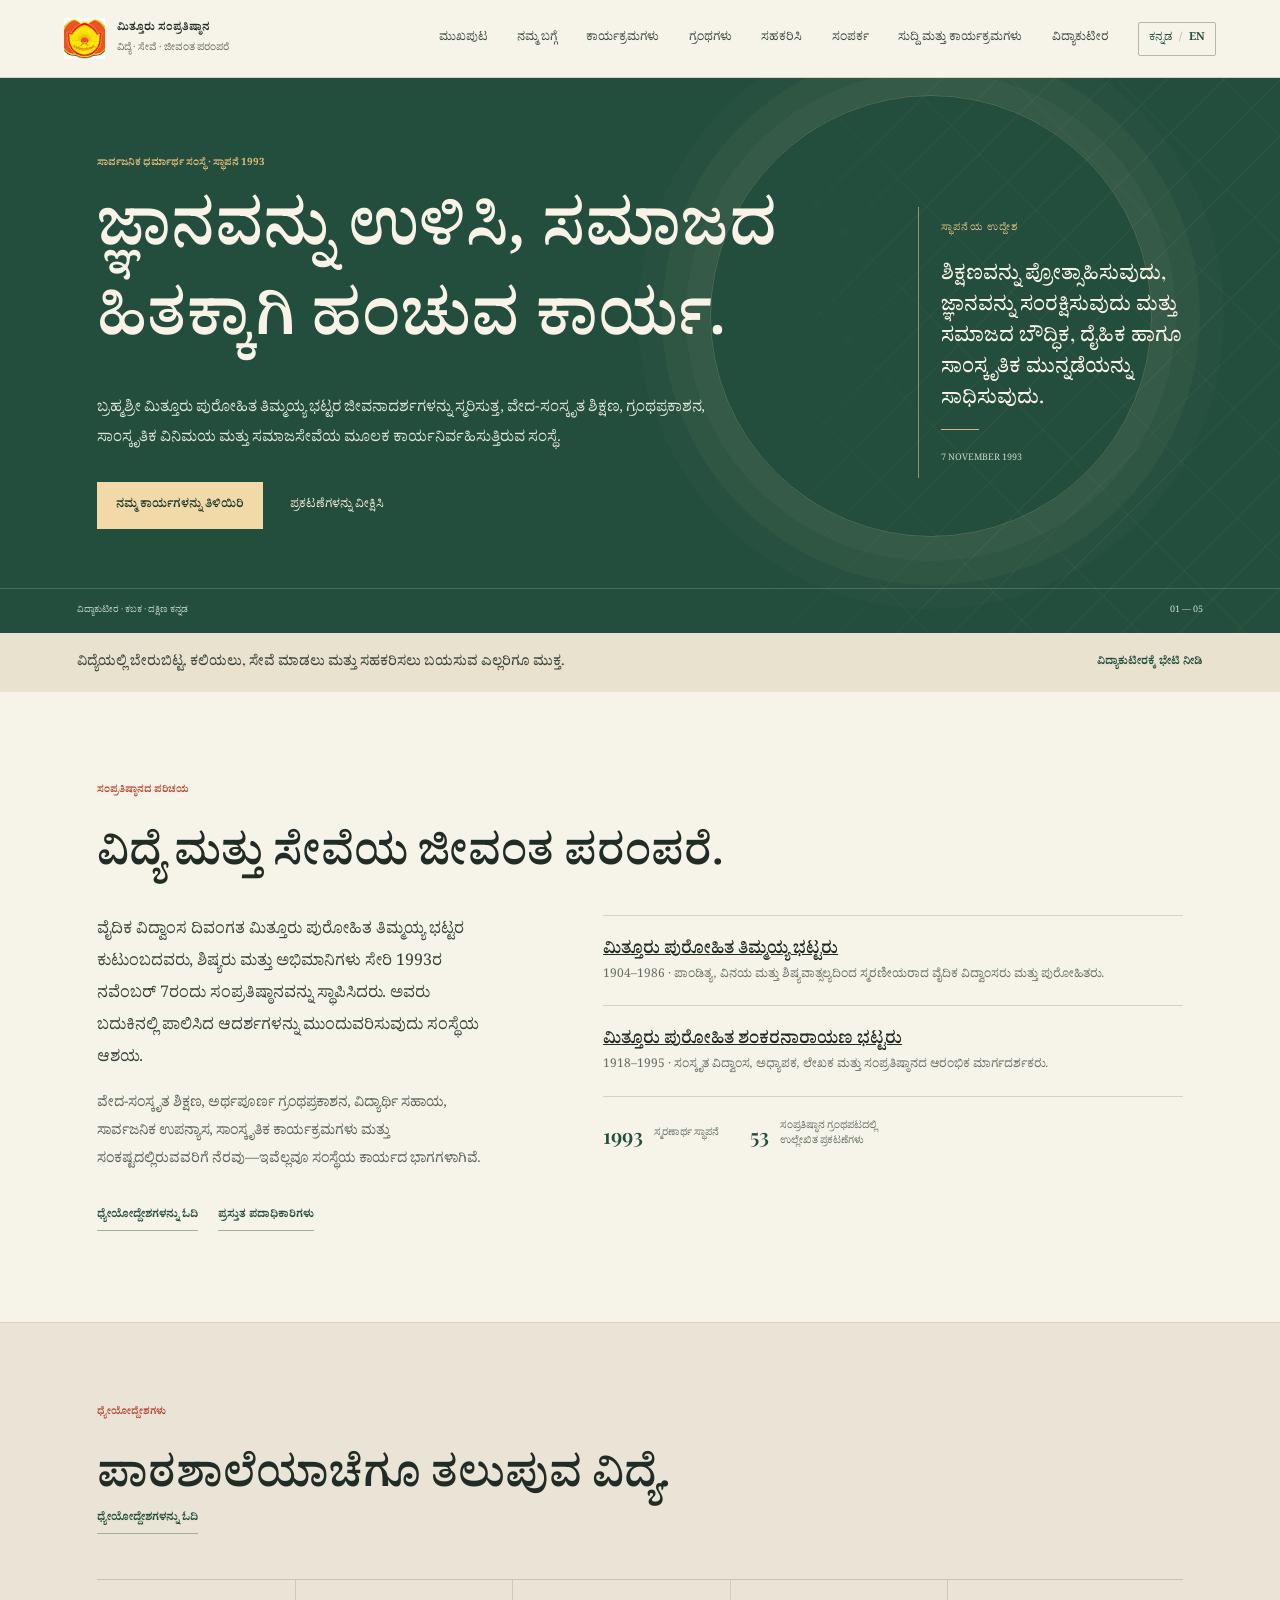
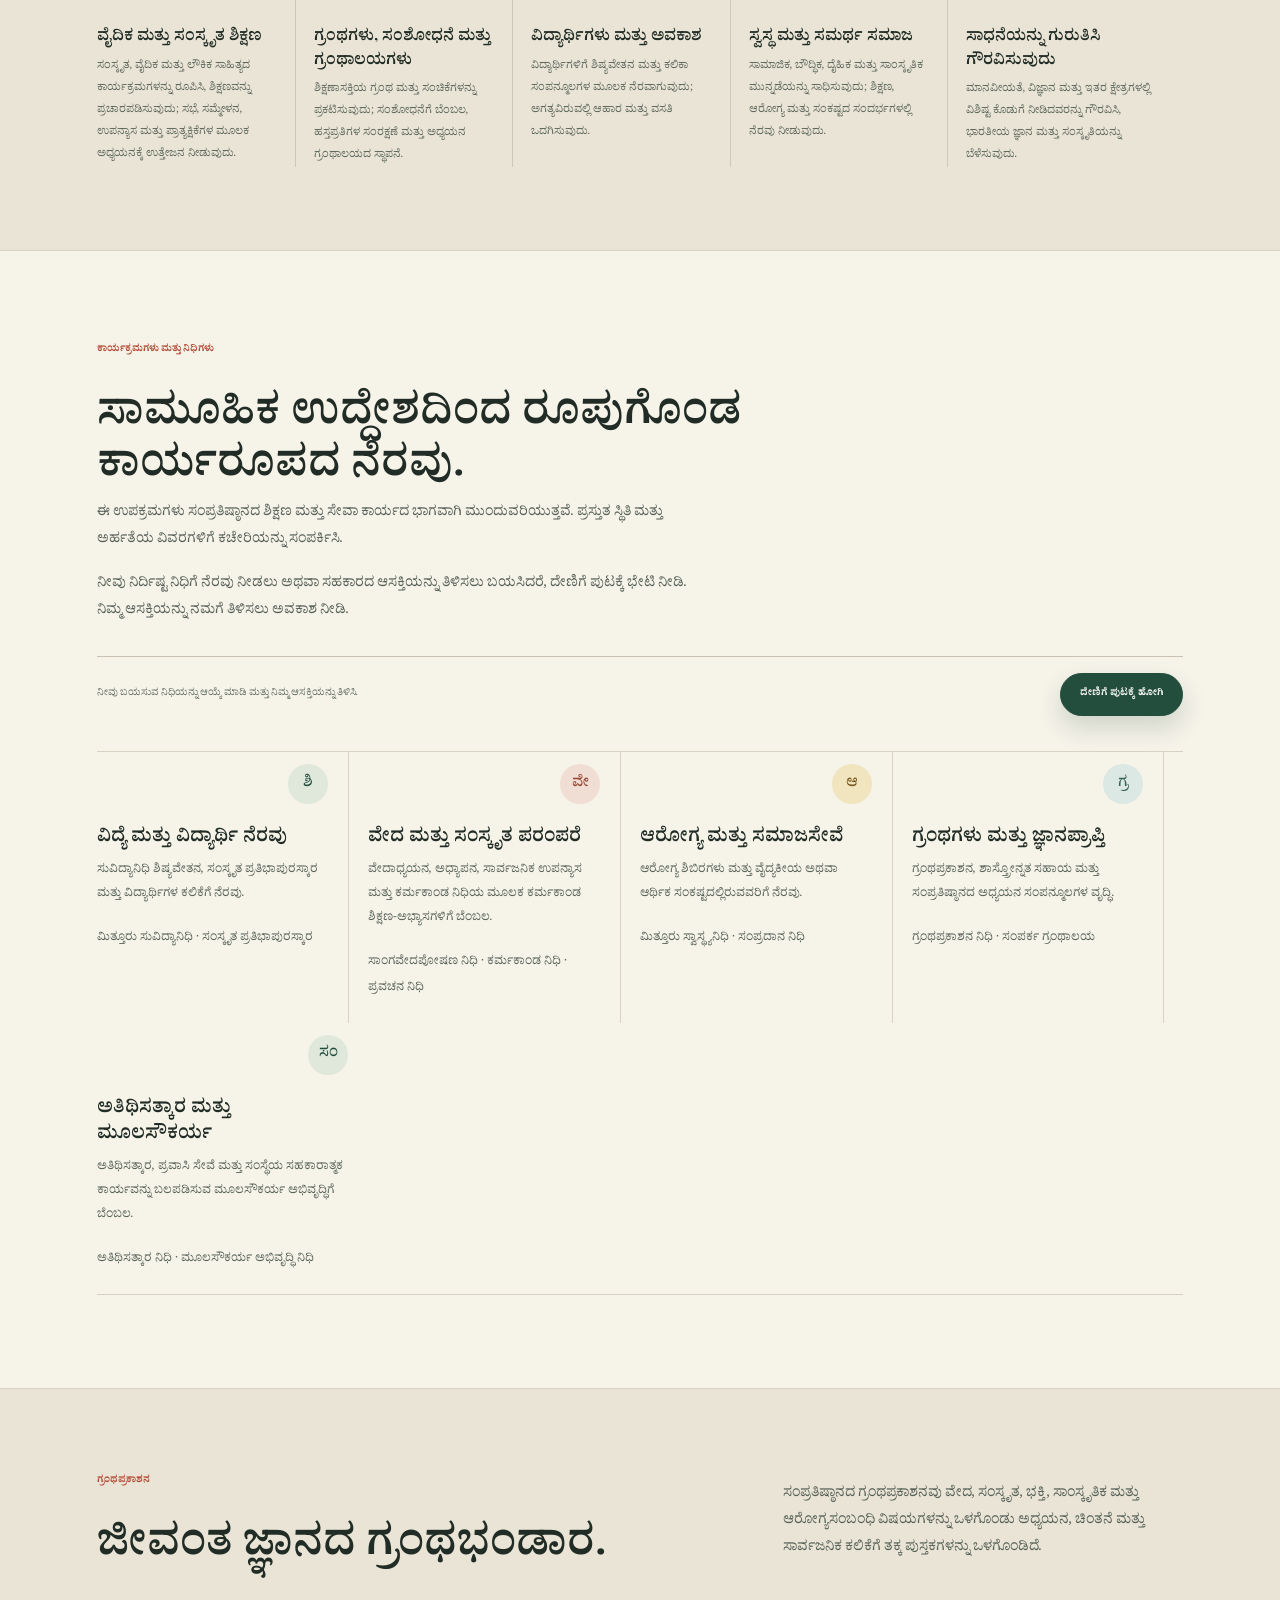
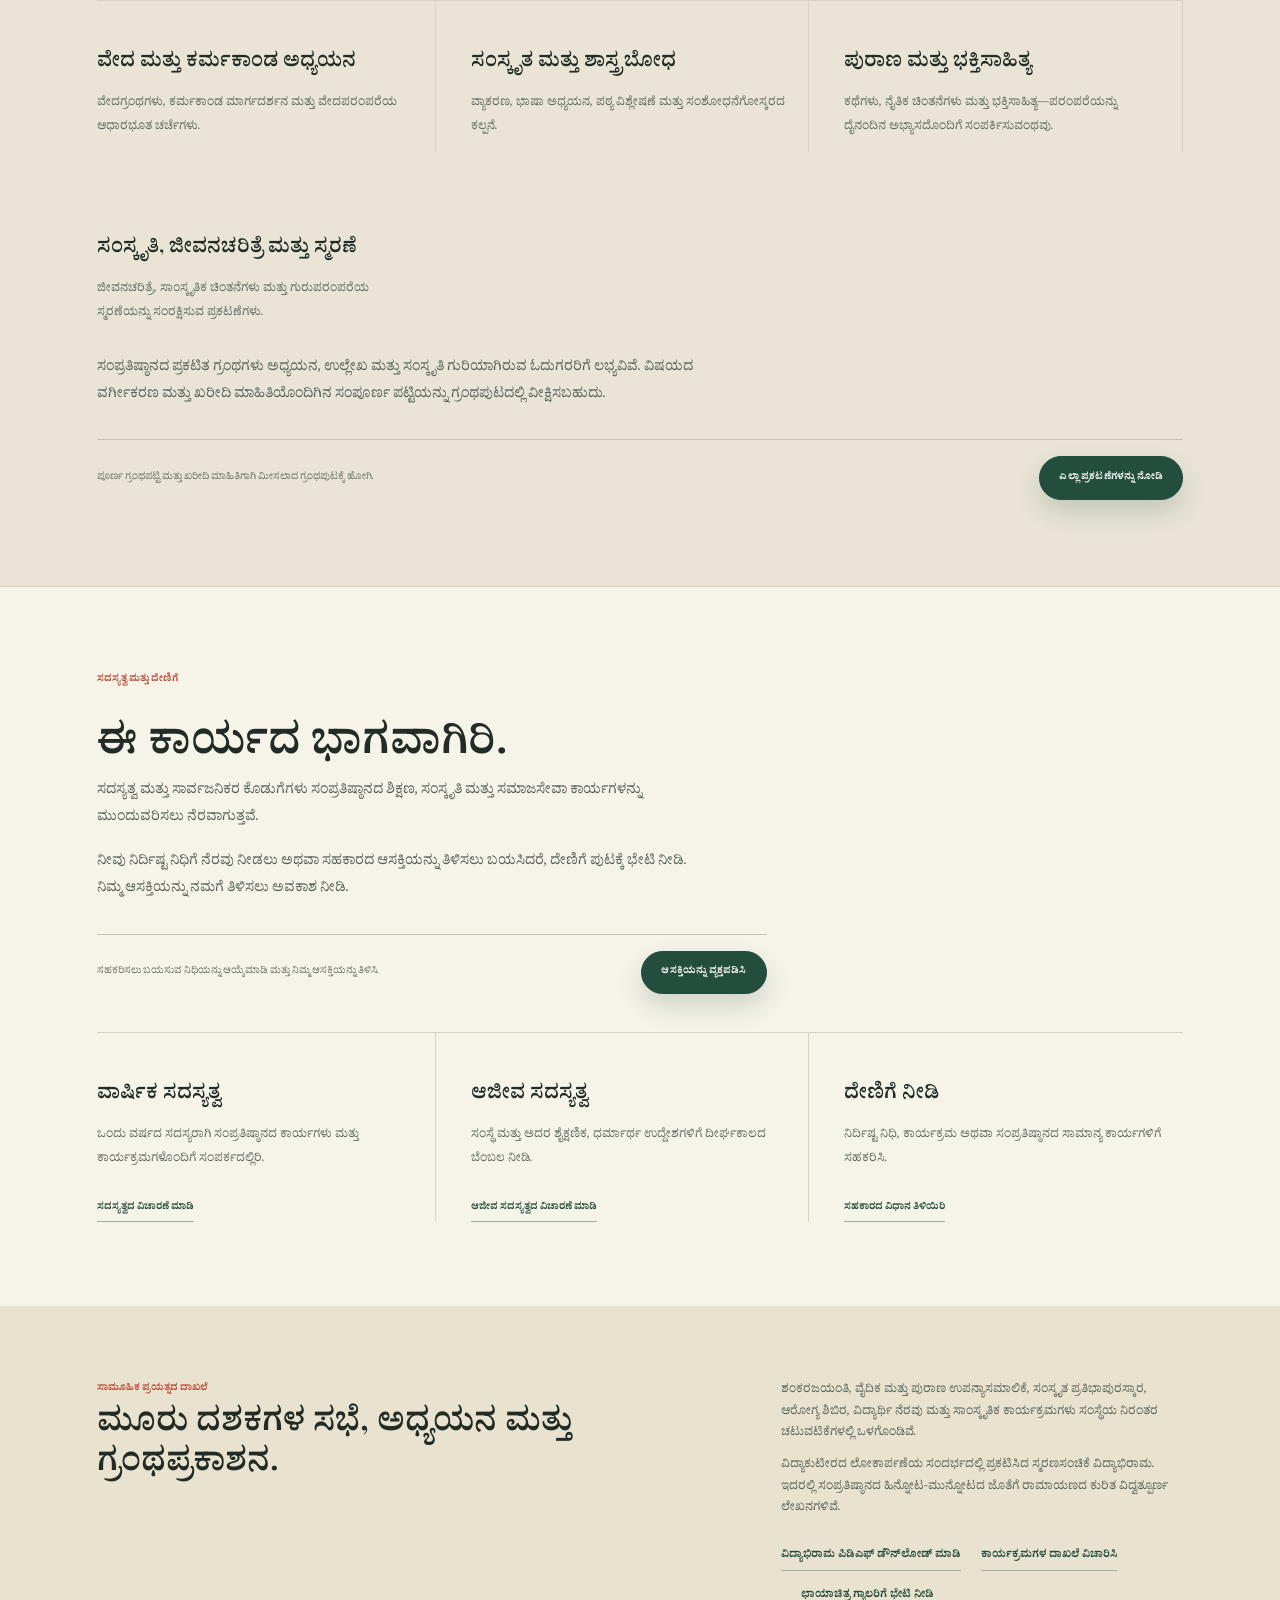
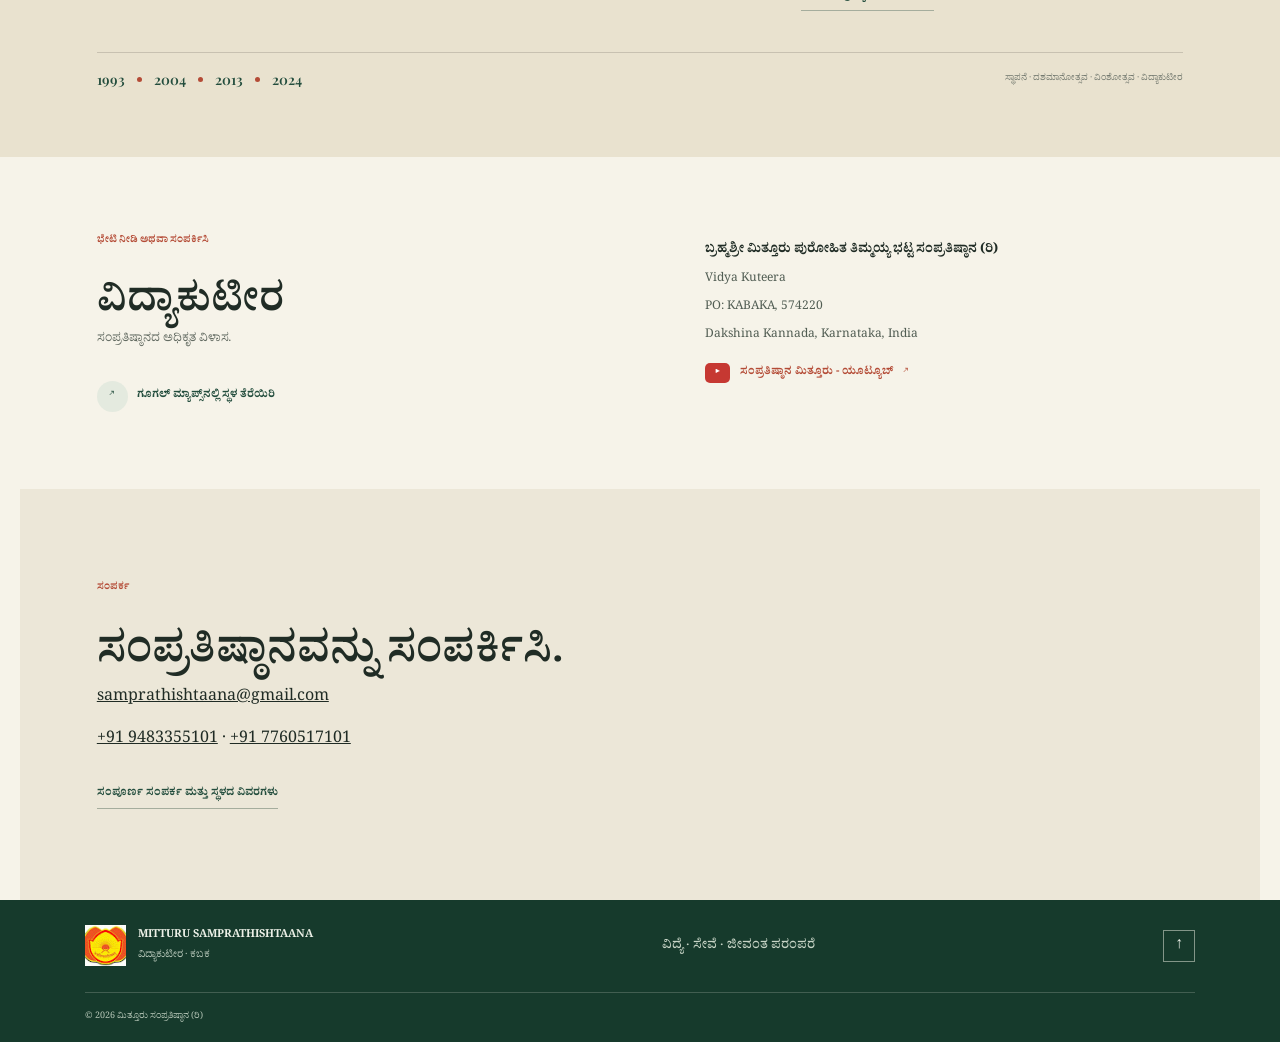
==== commit daa24975: "Bug fixes" ====
--- a/index.html
+++ b/index.html
@@ -68,7 +68,7 @@
     </section>
 
     <section class="objectives-section" id="objectives">
-      <div class="section objectives-inner"><div class="section-heading"><p class="eyebrow" data-en="02 / Dhyeyoddeshagalu" data-kn="02 / ಧ್ಯೇಯೋದ್ದೇಶಗಳು">02 / Dhyeyoddeshagalu</p><h2 data-en="Learning that reaches beyond the classroom." data-kn="ಪಾಠಶಾಲೆಯಾಚೆಗೂ ತಲುಪುವ ವಿದ್ಯೆ.">Learning that reaches beyond the classroom.</h2><a class="underlined-link" href="dhyeyoddesha.html" data-en="Read the Dhyeyoddesha" data-kn="ಧ್ಯೇಯೋದ್ದೇಶಗಳನ್ನು ಓದಿ">Read the Dhyeyoddesha <span aria-hidden="true">→</span></a></div>
+      <div class="section objectives-inner"><div class="section-heading"><p class="eyebrow" data-en="Objectives" data-kn="ಧ್ಯೇಯೋದ್ದೇಶಗಳು">ಧ್ಯೇಯೋದ್ದೇಶಗಳು</p><h2 data-en="Learning that reaches beyond the classroom." data-kn="ಪಾಠಶಾಲೆಯಾಚೆಗೂ ತಲುಪುವ ವಿದ್ಯೆ.">Learning that reaches beyond the classroom.</h2><a class="underlined-link" href="dhyeyoddesha.html" data-en="Read the objectives" data-kn="ಧ್ಯೇಯೋದ್ದೇಶಗಳನ್ನು ಓದಿ">Read the objectives <span aria-hidden="true">→</span></a></div>
         <div class="objective-list">
           <article><span>01</span><h3 data-en="Vedic and Sanskrit learning" data-kn="ವೈದಿಕ ಮತ್ತು ಸಂಸ್ಕೃತ ಶಿಕ್ಷಣ">Vedic and Sanskrit learning</h3><p data-en="Develop and share programmes in Sanskrit, Vedic and secular literature; encourage study through lectures, conferences and demonstrations." data-kn="ಸಂಸ್ಕೃತ, ವೈದಿಕ ಮತ್ತು ಲೌಕಿಕ ಸಾಹಿತ್ಯದ ಕಾರ್ಯಕ್ರಮಗಳನ್ನು ರೂಪಿಸಿ, ಶಿಕ್ಷಣವನ್ನು ಪ್ರಚಾರಪಡಿಸುವುದು; ಸಭೆ, ಸಮ್ಮೇಳನ, ಉಪನ್ಯಾಸ ಮತ್ತು ಪ್ರಾತ್ಯಕ್ಷಿಕೆಗಳ ಮೂಲಕ ಅಧ್ಯಯನಕ್ಕೆ ಉತ್ತೇಜನ ನೀಡುವುದು.">Develop and share programmes in Sanskrit, Vedic and secular literature; encourage study through lectures, conferences and demonstrations.</p></article>
           <article><span>02</span><h3 data-en="Books, research and libraries" data-kn="ಗ್ರಂಥಗಳು, ಸಂಶೋಧನೆ ಮತ್ತು ಗ್ರಂಥಾಲಯಗಳು">Books, research and libraries</h3><p data-en="Publish educational books and periodicals; support research, preserve manuscripts and make a study library accessible to learners." data-kn="ಶಿಕ್ಷಣಾಸಕ್ತಿಯ ಗ್ರಂಥ ಮತ್ತು ಸಂಚಿಕೆಗಳನ್ನು ಪ್ರಕಟಿಸುವುದು; ಸಂಶೋಧನೆಗೆ ಬೆಂಬಲ, ಹಸ್ತಪ್ರತಿಗಳ ಸಂರಕ್ಷಣೆ ಮತ್ತು ಅಧ್ಯಯನ ಗ್ರಂಥಾಲಯದ ಸ್ಥಾಪನೆ.">Publish educational books and periodicals; support research, preserve manuscripts and make a study library accessible to learners.</p></article>
@@ -80,7 +80,6 @@
     </section>
 
     <section class="section work-section" id="work"><div class="section-heading"><p class="eyebrow" data-en="03 / Programmes and funds" data-kn="03 / ಕಾರ್ಯಕ್ರಮಗಳು ಮತ್ತು ನಿಧಿಗಳು">03 / Programmes and funds</p><h2 data-en="Practical care, shaped around shared purpose." data-kn="ಸಾಮೂಹಿಕ ಉದ್ದೇಶದಿಂದ ರೂಪುಗೊಂಡ ಕಾರ್ಯರೂಪದ ನೆರವು.">Practical care, shaped around shared purpose.</h2><p class="section-deck" data-en="These programmes continue as part of the Samprathishtaana’s broader educational and service work. Please contact the office for the current status and eligibility details." data-kn="ಈ ಉಪಕ್ರಮಗಳು ಸಂಪ್ರತಿಷ್ಠಾನದ ಶಿಕ್ಷಣ ಮತ್ತು ಸೇವಾ ಕಾರ್ಯದ ಭಾಗವಾಗಿ ಮುಂದುವರಿಯುತ್ತವೆ. ಪ್ರಸ್ತುತ ಸ್ಥಿತಿ ಮತ್ತು ಅರ್ಹತೆಯ ವಿವರಗಳಿಗೆ ಕಚೇರಿಯನ್ನು ಸಂಪರ್ಕಿಸಿ.">These programmes continue as part of the Samprathishtaana’s broader educational and service work. Please contact the office for the current status and eligibility details.</p><p class="section-deck" data-en="If you would like to support a specific fund or share your expression of interest, please visit the donation page and let us know how you wish to contribute." data-kn="ನೀವು ನಿರ್ದಿಷ್ಟ ನಿಧಿಗೆ ನೆರವು ನೀಡಲು ಅಥವಾ ಸಹಕಾರದ ಆಸಕ್ತಿಯನ್ನು ತಿಳಿಸಲು ಬಯಸಿದರೆ, ದೇಣಿಗೆ ಪುಟಕ್ಕೆ ಭೇಟಿ ನೀಡಿ. ನಿಮ್ಮ ಆಸಕ್ತಿಯನ್ನು ನಮಗೆ ತಿಳಿಸಲು ಅವಕಾಶ ನೀಡಿ.">If you would like to support a specific fund or share your expression of interest, please visit the donation page and let us know how you wish to contribute.</p></div>
-      <p class="section-deck" data-en="If you would like to support a specific fund or share your expression of interest, please visit the donation page and let us know how you wish to contribute." data-kn="ನೀವು ನಿರ್ದಿಷ್ಟ ನಿಧಿಗೆ ನೆರವು ನೀಡಲು ಅಥವಾ ಸಹಕಾರದ ಆಸಕ್ತಿಯನ್ನು ತಿಳಿಸಲು ಬಯಸಿದರೆ, ದೇಣಿಗೆ ಪುಟಕ್ಕೆ ಭೇಟಿ ನೀಡಿ. ನಿಮ್ಮ ಆಸಕ್ತಿಯನ್ನು ನಮಗೆ ತಿಳಿಸಲು ಅವಕಾಶ ನೀಡಿ.">If you would like to support a specific fund or share your expression of interest, please visit the donation page and let us know how you wish to contribute.</p>
       <div class="catalogue-note">
         <span data-en="Choose a fund and send your expression of interest." data-kn="ನೀವು ಬಯಸುವ ನಿಧಿಯನ್ನು ಆಯ್ಕೆ ಮಾಡಿ ಮತ್ತು ನಿಮ್ಮ ಆಸಕ್ತಿಯನ್ನು ತಿಳಿಸಿ.">Choose a fund and send your expression of interest.</span>
         <a class="button-link" href="donation.html" data-en="Go to donation page" data-kn="ದೇಣಿಗೆ ಪುಟಕ್ಕೆ ಹೋಗಿ">Go to donation page <span aria-hidden="true">→</span></a>
@@ -92,7 +91,6 @@
         <article class="programme programme-blue"><span class="programme-index">04</span><span class="programme-symbol" aria-hidden="true">ಗ್ರ</span><h3 data-en="Books and access to knowledge" data-kn="ಗ್ರಂಥಗಳು ಮತ್ತು ಜ್ಞಾನಪ್ರಾಪ್ತಿ">Books and access to knowledge</h3><p data-en="Publishing, scholarship support and the growing body of study resources linked to the Samprathishtaana." data-kn="ಗ್ರಂಥಪ್ರಕಾಶನ, ಶಾಸ್ತ್ರೋನ್ನತ ಸಹಾಯ ಮತ್ತು ಸಂಪ್ರತಿಷ್ಠಾನದ ಅಧ್ಯಯನ ಸಂಪನ್ಮೂಲಗಳ ವೃದ್ಧಿ.">Publishing, scholarship support and the growing body of study resources linked to the Samprathishtaana.</p><span class="programme-kannada">ಗ್ರಂಥಪ್ರಕಾಶನ ನಿಧಿ · ಸಂಪರ್ಕ ಗ್ರಂಥಾಲಯ</span></article>
         <article class="programme programme-ivory"><span class="programme-index">05</span><span class="programme-symbol" aria-hidden="true">ಸಂ</span><h3 data-en="Guest care and infrastructure" data-kn="ಅತಿಥಿಸತ್ಕಾರ ಮತ್ತು ಮೂಲಸೌಕರ್ಯ">Guest care and infrastructure</h3><p data-en="Support for hospitality, visitor care and the development of facilities that strengthen the institution’s shared work." data-kn="ಅತಿಥಿಸತ್ಕಾರ, ಪ್ರವಾಸಿ ಸೇವೆ ಮತ್ತು ಸಂಸ್ಥೆಯ ಸಹಕಾರಾತ್ಮಕ ಕಾರ್ಯವನ್ನು ಬಲಪಡಿಸುವ ಮೂಲಸೌಕರ್ಯ ಅಭಿವೃದ್ಧಿಗೆ ಬೆಂಬಲ.">Support for hospitality, visitor care and the development of facilities that strengthen the institution’s shared work.</p><span class="programme-kannada">ಅತಿಥಿಸತ್ಕಾರ ನಿಧಿ · ಮೂಲಸೌಕರ್ಯ ಅಭಿವೃದ್ಧಿ ನಿಧಿ</span></article>
       </div>
-      <div class="programme-footnote"><span class="footnote-mark">i</span><p data-en="The source document mentions Karmakanda Nidhi, Atithisatkara Nidhi and Moolasoukaraya Vikas Nidhi. Programme status may change over time." data-kn="ಮೂಲ ದಾಖಲೆಯಲ್ಲಿ ಕರ್ಮಕಾಂಡ ನಿಧಿ, ಅತಿಥಿಸತ್ಕಾರ ನಿಧಿ ಮತ್ತು ಮೂಲಸೌಕರ್ಯ ಅಭಿವೃದ್ಧಿ ನಿಧಿಗಳೂ ಉಲ್ಲೇಖವಾಗಿವೆ. ಕಾರ್ಯಕ್ರಮಗಳ ಸ್ಥಿತಿ ಕಾಲಾನುಸಾರ ಬದಲಾಗಬಹುದು.">The source document mentions Karmakanda Nidhi, Atithisatkara Nidhi and Moolasoukaraya Vikas Nidhi. Programme status may change over time.</p></div>
     </section>
 
     <section class="books-section" id="books">
@@ -145,12 +143,17 @@
         </div>
       </div>
       <div class="support-grid"><article class="support-item"><span class="support-no">01</span><h3 data-en="Annual membership" data-kn="ವಾರ್ಷಿಕ ಸದಸ್ಯತ್ವ">Annual membership</h3><p data-en="Join for a year and stay connected with the Samprathishtaana’s work and activities." data-kn="ಒಂದು ವರ್ಷದ ಸದಸ್ಯರಾಗಿ ಸಂಪ್ರತಿಷ್ಠಾನದ ಕಾರ್ಯಗಳು ಮತ್ತು ಕಾರ್ಯಕ್ರಮಗಳೊಂದಿಗೆ ಸಂಪರ್ಕದಲ್ಲಿರಿ.">Join for a year and stay connected with the Samprathishtaana’s work and activities.</p><a class="underlined-link" href="#contact" data-en="Enquire about membership" data-kn="ಸದಸ್ಯತ್ವದ ವಿಚಾರಣೆ ಮಾಡಿ">Enquire about membership <span aria-hidden="true">→</span></a></article><article class="support-item"><span class="support-no">02</span><h3 data-en="Life membership" data-kn="ಆಜೀವ ಸದಸ್ಯತ್ವ">Life membership</h3><p data-en="Make a lasting commitment to the institution and its educational and charitable aims." data-kn="ಸಂಸ್ಥೆ ಮತ್ತು ಅದರ ಶೈಕ್ಷಣಿಕ, ಧರ್ಮಾರ್ಥ ಉದ್ದೇಶಗಳಿಗೆ ದೀರ್ಘಕಾಲದ ಬೆಂಬಲ ನೀಡಿ.">Make a lasting commitment to the institution and its educational and charitable aims.</p><a class="underlined-link" href="#contact" data-en="Enquire about life membership" data-kn="ಆಜೀವ ಸದಸ್ಯತ್ವದ ವಿಚಾರಣೆ ಮಾಡಿ">Enquire about life membership <span aria-hidden="true">→</span></a></article><article class="support-item"><span class="support-no">03</span><h3 data-en="Make a contribution" data-kn="ದೇಣಿಗೆ ನೀಡಿ">Make a contribution</h3><p data-en="Support a named fund, a programme or the Samprathishtaana’s work in general." data-kn="ನಿರ್ದಿಷ್ಟ ನಿಧಿ, ಕಾರ್ಯಕ್ರಮ ಅಥವಾ ಸಂಪ್ರತಿಷ್ಠಾನದ ಸಾಮಾನ್ಯ ಕಾರ್ಯಗಳಿಗೆ ಸಹಕರಿಸಿ.">Support a named fund, a programme or the Samprathishtaana’s work in general.</p><a class="underlined-link" href="#contact" data-en="Ask how to contribute" data-kn="ಸಹಕಾರದ ವಿಧಾನ ತಿಳಿಯಿರಿ">Ask how to contribute <span aria-hidden="true">→</span></a></article></div>
-      <div class="giving-note"><span class="giving-star" aria-hidden="true">✳</span><p data-en="The source document states that eligible donations may receive 80G tax relief. Please confirm current eligibility and documentation with the Samprathishtaana before making a contribution." data-kn="ಅರ್ಹ ದೇಣಿಗೆಗಳಿಗೆ 80G ತೆರಿಗೆ ವಿನಾಯಿತಿ ದೊರೆಯಬಹುದು ಎಂದು ಮೂಲ ದಾಖಲೆಯಲ್ಲಿ ತಿಳಿಸಲಾಗಿದೆ. ದೇಣಿಗೆ ನೀಡುವ ಮೊದಲು ಪ್ರಸ್ತುತ ಅರ್ಹತೆ ಮತ್ತು ದಾಖಲೆಗಳನ್ನು ಸಂಪ್ರತಿಷ್ಠಾನದಲ್ಲಿ ದೃಢಪಡಿಸಿಕೊಳ್ಳಿ.">The source document states that eligible donations may receive 80G tax relief. Please confirm current eligibility and documentation with the Samprathishtaana before making a contribution.</p></div>
     </div></section>
 
-    <section class="history-section"><div class="section history-inner"><div><p class="eyebrow" data-en="A record of shared effort" data-kn="ಸಾಮೂಹಿಕ ಪ್ರಯತ್ನದ ದಾಖಲೆ">A record of shared effort</p><h2 data-en="Three decades of gathering, teaching and publishing." data-kn="ಮೂರು ದಶಕಗಳ ಸಭೆ, ಅಧ್ಯಯನ ಮತ್ತು ಗ್ರಂಥಪ್ರಕಾಶನ.">Three decades of gathering, teaching and publishing.</h2></div><div class="history-copy"><p data-en="Shankarajayanti celebrations, Vedic and Puranic lecture series, Sanskrit talent awards, health camps, student assistance and cultural programmes are among the sustained activities of the organisation." data-kn="ಶಂಕರಜಯಂತಿ, ವೈದಿಕ ಮತ್ತು ಪುರಾಣ ಉಪನ್ಯಾಸಮಾಲಿಕೆ, ಸಂಸ್ಕೃತ ಪ್ರತಿಭಾಪುರಸ್ಕಾರ, ಆರೋಗ್ಯ ಶಿಬಿರ, ವಿದ್ಯಾರ್ಥಿ ನೆರವು ಮತ್ತು ಸಾಂಸ್ಕೃತಿಕ ಕಾರ್ಯಕ್ರಮಗಳು ಸಂಸ್ಥೆಯ ನಿರಂತರ ಚಟುವಟಿಕೆಗಳಲ್ಲಿ ಒಳಗೊಂಡಿವೆ.">Shankarajayanti celebrations, Vedic and Puranic lecture series, Sanskrit talent awards, health camps, student assistance and cultural programmes are among the sustained activities of the organisation.</p><a class="underlined-link" href="#contact" data-en="Ask about the activity archive" data-kn="ಕಾರ್ಯಕ್ರಮಗಳ ದಾಖಲೆ ವಿಚಾರಿಸಿ">Ask about the activity archive <span aria-hidden="true">→</span></a><a class="underlined-link" href="gallery.html" data-en="Visit the photo gallery" data-kn="ಛಾಯಾಚಿತ್ರ ಗ್ಯಾಲರಿಗೆ ಭೇಟಿ ನೀಡಿ">Visit the photo gallery <span aria-hidden="true">→</span></a></div><div class="history-line"><span>1993 <i></i> 2004 <i></i> 2013 <i></i> 2024</span><span data-en="Founded · Decennial · Twentieth year · Vidya Kuteera" data-kn="ಸ್ಥಾಪನೆ · ದಶಮಾನೋತ್ಸವ · ವಿಂಶೋತ್ಸವ · ವಿದ್ಯಾಕುಟೀರ">Founded · Decennial · Twentieth year · Vidya Kuteera</span></div></div></section>
+    <section class="history-section"><div class="section history-inner"><div><p class="eyebrow" data-en="A record of shared effort" data-kn="ಸಾಮೂಹಿಕ ಪ್ರಯತ್ನದ ದಾಖಲೆ">A record of shared effort</p><h2 data-en="Three decades of gathering, teaching and publishing." data-kn="ಮೂರು ದಶಕಗಳ ಸಭೆ, ಅಧ್ಯಯನ ಮತ್ತು ಗ್ರಂಥಪ್ರಕಾಶನ.">Three decades of gathering, teaching and publishing.</h2></div><div class="history-copy"><p data-en="Shankarajayanti celebrations, Vedic and Puranic lecture series, Sanskrit talent awards, health camps, student assistance and cultural programmes are among the sustained activities of the organisation." data-kn="ಶಂಕರಜಯಂತಿ, ವೈದಿಕ ಮತ್ತು ಪುರಾಣ ಉಪನ್ಯಾಸಮಾಲಿಕೆ, ಸಂಸ್ಕೃತ ಪ್ರತಿಭಾಪುರಸ್ಕಾರ, ಆರೋಗ್ಯ ಶಿಬಿರ, ವಿದ್ಯಾರ್ಥಿ ನೆರವು ಮತ್ತು ಸಾಂಸ್ಕೃತಿಕ ಕಾರ್ಯಕ್ರಮಗಳು ಸಂಸ್ಥೆಯ ನಿರಂತರ ಚಟುವಟಿಕೆಗಳಲ್ಲಿ ಒಳಗೊಂಡಿವೆ.">Shankarajayanti celebrations, Vedic and Puranic lecture series, Sanskrit talent awards, health camps, student assistance and cultural programmes are among the sustained activities of the organisation.</p><p data-en="Vidyabhirama is the commemorative volume published for the opening of Vidya Kuteera. It presents the Samprathishtaana’s history and outlook, alongside scholarly essays on the Ramayana." data-kn="ವಿದ್ಯಾಕುಟೀರದ ಲೋಕಾರ್ಪಣೆಯ ಸಂದರ್ಭದಲ್ಲಿ ಪ್ರಕಟಿಸಿದ ಸ್ಮರಣಸಂಚಿಕೆ ವಿದ್ಯಾಭಿರಾಮ. ಇದರಲ್ಲಿ ಸಂಪ್ರತಿಷ್ಠಾನದ ಹಿನ್ನೋಟ-ಮುನ್ನೋಟದ ಜೊತೆಗೆ ರಾಮಾಯಣದ ಕುರಿತ ವಿದ್ವತ್ಪೂರ್ಣ ಲೇಖನಗಳಿವೆ.">Vidyabhirama is the commemorative volume published for the opening of Vidya Kuteera. It presents the Samprathishtaana’s history and outlook, alongside scholarly essays on the Ramayana.</p><a class="underlined-link" href="Contents/files/Vidyabhirama.pdf" download data-en="Download Vidyabhirama PDF" data-kn="ವಿದ್ಯಾಭಿರಾಮ ಪಿಡಿಎಫ್ ಡೌನ್‌ಲೋಡ್ ಮಾಡಿ">Download Vidyabhirama PDF <span aria-hidden="true">↓</span></a><a class="underlined-link" href="#contact" data-en="Ask about the activity archive" data-kn="ಕಾರ್ಯಕ್ರಮಗಳ ದಾಖಲೆ ವಿಚಾರಿಸಿ">Ask about the activity archive <span aria-hidden="true">→</span></a><a class="underlined-link" href="gallery.html" data-en="Visit the photo gallery" data-kn="ಛಾಯಾಚಿತ್ರ ಗ್ಯಾಲರಿಗೆ ಭೇಟಿ ನೀಡಿ">Visit the photo gallery <span aria-hidden="true">→</span></a></div><div class="history-line"><span>1993 <i></i> 2004 <i></i> 2013 <i></i> 2024</span><span data-en="Founded · Decennial · Twentieth year · Vidya Kuteera" data-kn="ಸ್ಥಾಪನೆ · ದಶಮಾನೋತ್ಸವ · ವಿಂಶೋತ್ಸವ · ವಿದ್ಯಾಕುಟೀರ">Founded · Decennial · Twentieth year · Vidya Kuteera</span></div></div></section>
 
-    <section class="contact-section" id="contact"><div class="section contact-inner"><div class="contact-heading"><p class="eyebrow" data-en="Visit or get in touch" data-kn="ಭೇಟಿ ನೀಡಿ ಅಥವಾ ಸಂಪರ್ಕಿಸಿ">Visit or get in touch</p><h2 data-en="Vidya Kuteera" data-kn="ವಿದ್ಯಾಕುಟೀರ">Vidya Kuteera</h2><p data-en="The official address of the Samprathishtaana." data-kn="ಸಂಪ್ರತಿಷ್ಠಾನದ ಅಧಿಕೃತ ವಿಳಾಸ.">The official address of the Samprathishtaana.</p><a class="map-link" href="https://maps.app.goo.gl/AFAdtPft7jM7L8mB7" target="_blank" rel="noopener noreferrer"><span class="map-pin" aria-hidden="true">↗</span><span data-en="Open location in Google Maps" data-kn="ಗೂಗಲ್ ಮ್ಯಾಪ್ಸ್‌ನಲ್ಲಿ ಸ್ಥಳ ತೆರೆಯಿರಿ">Open location in Google Maps</span></a></div><address class="official-address"><strong data-en="Bharmashree MIttur Purohitha Thimmayya Bhatta Samprathishtana (R)" data-kn="ಭರ್ಮಶ್ರೀ ಮಿತ್ತೂರು ಪುರೋಹಿತ ತಿಮ್ಮಯ್ಯ ಭಟ್ಟ ಸಂಪ್ರತಿಷ್ಠಾನ (ರಿ)">Bharmashree MIttur Purohitha Thimmayya Bhatta Samprathishtana (R)</strong><span>Vidya Kuteera</span><span>PO: KABAKA, 574220</span><span>Dakshina Kannada, Karnataka, India</span><a href="https://www.youtube.com/@samprathishtaanamittur9716/videos" target="_blank" rel="noopener noreferrer" class="youtube-link"><span class="youtube-icon" aria-hidden="true">▶</span><span data-en="Samprathishtaana Mittur - YouTube" data-kn="ಸಂಪ್ರತಿಷ್ಠಾನ ಮಿತ್ತೂರು - ಯೂಟ್ಯೂಬ್">Samprathishtaana Mittur - YouTube</span><span aria-hidden="true">↗</span></a></address></div></section>
+    <section class="contact-section" id="contact"><div class="section contact-inner"><div class="contact-heading"><p class="eyebrow" data-en="Visit or get in touch" data-kn="ಭೇಟಿ ನೀಡಿ ಅಥವಾ ಸಂಪರ್ಕಿಸಿ">Visit or get in touch</p><h2 data-en="Vidya Kuteera" data-kn="ವಿದ್ಯಾಕುಟೀರ">Vidya Kuteera</h2><p data-en="The official address of the Samprathishtaana." data-kn="ಸಂಪ್ರತಿಷ್ಠಾನದ ಅಧಿಕೃತ ವಿಳಾಸ.">The official address of the Samprathishtaana.</p><a class="map-link" href="https://maps.app.goo.gl/AFAdtPft7jM7L8mB7" target="_blank" rel="noopener noreferrer"><span class="map-pin" aria-hidden="true">↗</span><span data-en="Open location in Google Maps" data-kn="ಗೂಗಲ್ ಮ್ಯಾಪ್ಸ್‌ನಲ್ಲಿ ಸ್ಥಳ ತೆರೆಯಿರಿ">Open location in Google Maps</span></a></div><address class="official-address"><strong data-en="Brahmashree Mitturu Purohitha Thimmayya Bhatta Samprathishtaana (R)" data-kn="ಬ್ರಹ್ಮಶ್ರೀ ಮಿತ್ತೂರು ಪುರೋಹಿತ ತಿಮ್ಮಯ್ಯ ಭಟ್ಟ ಸಂಪ್ರತಿಷ್ಠಾನ (ರಿ)">Brahmashree Mitturu Purohitha Thimmayya Bhatta Samprathishtaana (R)</strong><span>Vidya Kuteera</span><span>PO: KABAKA, 574220</span><span>Dakshina Kannada, Karnataka, India</span><a href="https://www.youtube.com/@samprathishtaanamittur9716/videos" target="_blank" rel="noopener noreferrer" class="youtube-link"><span class="youtube-icon" aria-hidden="true">▶</span><span data-en="Samprathishtaana Mittur - YouTube" data-kn="ಸಂಪ್ರತಿಷ್ಠಾನ ಮಿತ್ತೂರು - ಯೂಟ್ಯೂಬ್">Samprathishtaana Mittur - YouTube</span><span aria-hidden="true">↗</span></a></address></div></section>
+    <section class="section home-contact-details" aria-label="Contact details">
+      <div class="section-heading"><p class="eyebrow" data-en="Contact" data-kn="ಸಂಪರ್ಕ">Contact</p><h2 data-en="Get in touch with the Samprathishtaana." data-kn="ಸಂಪ್ರತಿಷ್ಠಾನವನ್ನು ಸಂಪರ್ಕಿಸಿ.">Get in touch with the Samprathishtaana.</h2></div>
+      <p><a href="mailto:samprathishtaana@gmail.com">samprathishtaana@gmail.com</a></p>
+      <p><a href="tel:+919483355101">+91 9483355101</a> <span aria-hidden="true">·</span> <a href="tel:+917760517101">+91 7760517101</a></p>
+      <a class="underlined-link" href="contact.html" data-en="Full contact and location details" data-kn="ಸಂಪೂರ್ಣ ಸಂಪರ್ಕ ಮತ್ತು ಸ್ಥಳದ ವಿವರಗಳು">Full contact and location details <span aria-hidden="true">→</span></a>
+    </section>
   </main>
 
   <footer class="site-footer"><div class="footer-top"><a class="brand footer-brand" href="index.html"><span class="brand-mark" aria-hidden="true">ವಿ</span><span class="brand-copy"><strong>MITTURU SAMPRATHISHTAANA</strong><small data-en="Vidya Kuteera · Kabaka" data-kn="ವಿದ್ಯಾಕುಟೀರ · ಕಬಕ">Vidya Kuteera · Kabaka</small></span></a><p data-en="Learning · Service · Living heritage" data-kn="ವಿದ್ಯೆ · ಸೇವೆ · ಜೀವಂತ ಪರಂಪರೆ">Learning · Service · Living heritage</p><a href="#home" class="back-top" aria-label="Back to top">↑</a></div><div class="footer-bottom"><span>© <span id="current-year"></span> <span data-en="Mitturu Samprathishtaana (R)" data-kn="ಮಿತ್ತೂರು ಸಂಪ್ರತಿಷ್ಠಾನ (ರಿ)">Mitturu Samprathishtaana (R)</span></span></div></footer>
--- a/styles.css
+++ b/styles.css
@@ -1,3 +1,7 @@
+.founders .founder{grid-template-columns:minmax(0,1fr)}
+@media(max-width:820px){body .donation-list .donation-option-card{grid-template-columns:minmax(0,1fr);align-items:stretch}body .donation-list .donation-field-wide{grid-column:auto}body .donation-list .donation-field,body .donation-list .donation-field input,body .donation-list .donation-field textarea{width:100%;min-width:0}}
+.venue-map{width:100%;aspect-ratio:16/7;min-height:260px;border:1px solid var(--line)}.venue-map iframe{display:block;width:100%;height:100%;border:0}.bio-english-summary{display:none}body:not(.kn) .bio-english-summary{display:block}body:not(.kn) .bio-article>p{display:none}@media(max-width:680px){.venue-map{aspect-ratio:4/3;min-height:300px}.home-contact-details{padding-top:42px;padding-bottom:42px}}
+.founder-number,.objective-list article>span,.programme-index,.support-no,.summary-item>strong{display:none}.programme-footnote,.giving-note{display:none}.work-section>.section-deck{display:none}.underlined-link+.underlined-link,.catalogue-note a+a{margin-inline-start:1.25rem}.donation-name{line-height:1.65;min-width:0;overflow-wrap:anywhere}.donation-field,.donation-field input,.donation-field textarea{min-width:0}.home-contact-details{background:var(--paper-deep)}@media(max-width:680px){.donation-option-card{align-items:stretch}.donation-detail{font-size:.96rem;line-height:1.8;overflow-wrap:anywhere}.donation-name{font-size:1rem}.donation-field input,.donation-field textarea{width:100%;min-width:0}.underlined-link+.underlined-link,.catalogue-note a+a{margin-inline-start:0;margin-top:.75rem}}
 :root{font-family:"DM Sans","Noto Serif Kannada",sans-serif;color:#202c25;background:#f6f3e9;font-synthesis:none;text-rendering:optimizeLegibility;--paper:#f6f3e9;--paper-deep:#ece7d8;--ink:#202c25;--green:#234d3d;--green-deep:#163a2c;--red:#b44b36;--gold:#c4944f;--line:#d8d2c3;--muted:#656d64;--serif:"Playfair Display","Noto Serif Kannada",serif;--kannada:"Noto Serif Kannada",serif}*{box-sizing:border-box}html{scroll-behavior:smooth;scroll-padding-top:92px}body{margin:0;min-width:320px}body.kn{font-family:var(--kannada),serif}a{color:inherit}button,input,select,textarea{font:inherit}button,a{-webkit-tap-highlight-color:transparent}.skip-link{position:fixed;top:-60px;left:1rem;z-index:20;padding:.7rem 1rem;background:#fff}.skip-link:focus{top:1rem}.site-header{height:78px;padding:0 clamp(1.2rem,5vw,5.5rem);display:flex;align-items:center;justify-content:space-between;background:var(--paper);border-bottom:1px solid var(--line);position:sticky;top:0;z-index:10}.brand{display:flex;align-items:center;gap:12px;text-decoration:none}.brand-mark{display:grid;place-items:center;width:41px;aspect-ratio:1;border:1px solid var(--green);border-radius:50%;color:var(--green);font:600 20px var(--kannada)}.brand-copy{display:grid;gap:3px}.brand-copy strong{font-size:11px;letter-spacing:1.2px}.brand-copy small{font-size:10px;color:var(--muted)}.primary-nav{display:flex;align-items:center;gap:clamp(13px,2.3vw,32px)}.primary-nav>a{text-decoration:none;font-size:12px;color:#39463d;white-space:nowrap}.primary-nav>a:hover,.text-link:hover,.underlined-link:hover{color:var(--red)}.language-switch{height:34px;border:1px solid #b7b8a9;border-radius:2px;background:transparent;color:var(--green);display:flex;gap:7px;align-items:center;padding:0 10px;font-size:11px;cursor:pointer}.language-switch span:last-child{font-weight:700}.language-divider{color:#aaa}.menu-toggle{display:none;background:none;border:0}.hero{position:relative;overflow:hidden;background:var(--green);color:#f8f3e6;min-height:555px}.hero-pattern{position:absolute;inset:0 0 0 56%;opacity:.28;background:repeating-linear-gradient(135deg,transparent 0 38px,rgba(216,202,159,.18) 39px 40px),repeating-linear-gradient(45deg,transparent 0 73px,rgba(216,202,159,.12) 74px 75px);mask-image:linear-gradient(90deg,transparent,#000 45%)}.hero:after{position:absolute;content:"";width:440px;height:440px;border:1px solid rgba(228,207,163,.22);border-radius:50%;right:10%;top:3%;box-shadow:0 0 0 24px rgba(228,207,163,.035),0 0 0 48px rgba(228,207,163,.03),0 0 0 72px rgba(228,207,163,.025)}.hero-inner{position:relative;z-index:1;max-width:1240px;margin:auto;min-height:510px;padding:75px clamp(1.2rem,6vw,6.5rem) 56px;display:grid;grid-template-columns:minmax(0,1.45fr) minmax(225px,.55fr);align-items:center;gap:9%}.hero-copy{max-width:700px}.eyebrow{margin:0 0 21px;text-transform:uppercase;letter-spacing:1.3px;font-size:10px;font-weight:700;color:var(--red)}.hero .eyebrow{color:#dfbd7b}.hero h1{margin:0;max-width:720px;font:600 clamp(42px,5vw,67px)/1.11 var(--serif);letter-spacing:0}.kn .hero h1,.kn h2,.kn h3{font-family:var(--kannada);line-height:1.4}.hero-intro{max-width:620px;color:#e1e6da;font-size:15px;line-height:1.85;margin:23px 0 27px}.hero-actions{display:flex;align-items:center;gap:27px}.button{min-height:47px;padding:0 18px;border:1px solid transparent;text-decoration:none;display:inline-flex;align-items:center;justify-content:center;gap:18px;font-size:12px;font-weight:600;cursor:pointer}.button-dark{background:#f2d9a8;color:#183729}.button-dark:hover{background:#fff0d1}.text-link{font-size:12px;text-decoration:none;color:#f7efdc}.hero-note{max-width:265px;border-left:1px solid rgba(228,207,163,.55);padding:8px 0 7px 22px;justify-self:end}.note-label{font-size:10px;text-transform:uppercase;letter-spacing:1.1px;color:#e3c58c}.hero-note p{font:500 20px/1.55 var(--serif);margin:14px 0 19px}.note-rule{display:block;width:38px;border-top:1px solid #d7b77e;margin:0 0 15px}.note-date{font-size:9px;letter-spacing:1px;color:#cbd7c8}.hero-bottom{height:45px;border-top:1px solid rgba(236,232,210,.19);position:relative;z-index:1;padding:0 clamp(1.2rem,6vw,6.5rem);display:flex;align-items:center;justify-content:space-between;font-size:9px;letter-spacing:1.2px;color:#ccdbce}.intro-strip{background:#e9e2cf;padding:17px clamp(1.2rem,6vw,6.5rem);display:flex;justify-content:space-between;align-items:center;gap:20px}.intro-strip p{margin:0;font:500 14px var(--serif);color:#39463d}.intro-strip a{font-size:11px;text-decoration:none;white-space:nowrap;color:var(--green);font-weight:700}.section{max-width:1240px;margin:auto;padding:91px clamp(1.2rem,6vw,6.5rem)}.section-heading{max-width:670px}.section-heading h2,.history-inner h2,.contact-heading h2{font:600 clamp(31px,3.4vw,45px)/1.2 var(--serif);letter-spacing:0;margin:0;color:var(--ink)}.about-grid{display:grid;grid-template-columns:.8fr 1.2fr;gap:11%;margin-top:43px}.about-lead p,.section-deck{font-size:14px;line-height:1.9;color:#566057;margin:0 0 16px}.about-lead p:first-child{font-size:16px;color:#344339}.underlined-link{display:inline-flex;align-items:center;gap:10px;padding:5px 0;text-decoration:none;border-bottom:1px solid #a5ad9d;color:var(--green);font-size:11px;font-weight:700;margin-top:11px}.founders{border-top:1px solid var(--line)}.founder{display:grid;grid-template-columns:38px 1fr;gap:13px;padding:19px 0;border-bottom:1px solid var(--line)}.founder-number{font:600 13px var(--serif);color:var(--red)}.founder h3{font:600 17px/1.4 var(--serif);margin:0 0 7px}.founder p{font-size:12px;line-height:1.7;color:var(--muted);margin:0}.legacy-stat{display:flex;align-items:center;gap:11px;padding-top:23px}.legacy-stat strong{font:600 21px var(--serif);color:var(--green)}.legacy-stat span{font-size:10px;color:var(--muted);max-width:125px;line-height:1.5;margin-right:20px}.objectives-section{background:#e9e4d5;border-top:1px solid #d9d2c2;border-bottom:1px solid #d9d2c2}.objectives-inner{padding-top:82px;padding-bottom:83px}.objective-list{display:grid;grid-template-columns:repeat(5,1fr);margin-top:45px;border-top:1px solid #c9c2b2}.objective-list article{padding:20px 18px 0 0;margin-right:18px;border-right:1px solid #d0c9b9}.objective-list article:last-child{border:0;margin:0}.objective-list article>span{font:600 12px var(--serif);color:var(--red)}.objective-list h3{font:600 16px/1.45 var(--serif);margin:22px 0 10px}.objective-list p{font-size:11px;line-height:1.8;color:#5f685e;margin:0}.work-section{padding-top:91px;padding-bottom:93px}.work-section .section-heading{max-width:680px}.section-deck{max-width:610px;margin:18px 0 0}.programme-grid{display:grid;grid-template-columns:repeat(4,1fr);margin-top:35px;border-top:1px solid var(--line);border-bottom:1px solid var(--line)}.programme{position:relative;min-height:263px;padding:23px 20px 22px 0;margin-right:19px;border-right:1px solid var(--line)}.programme:last-child{border:0;margin:0}.programme-index{font-size:10px;color:var(--red);font-weight:700}.programme-symbol{position:absolute;right:20px;top:12px;width:40px;height:40px;display:grid;place-items:center;border-radius:50%;font:500 15px var(--kannada);color:var(--green);background:#dfe8da}.programme-rose .programme-symbol{background:#f0ded5;color:#954632}.programme-yellow .programme-symbol{background:#f0e5bf;color:#785921}.programme-blue .programme-symbol{background:#dce8e3;color:#3a6255}.programme h3{font:600 19px/1.4 var(--serif);margin:45px 0 12px}.programme p{font-size:12px;line-height:1.8;color:#59645a;margin:0 0 18px}.programme-kannada{font:12px/1.8 var(--kannada);color:#59645a}.programme-footnote{display:flex;gap:11px;align-items:flex-start;max-width:800px;margin-top:17px;color:var(--muted)}.footnote-mark{border:1px solid #a9ad9d;border-radius:50%;width:18px;height:18px;flex:none;text-align:center;font:11px/17px var(--serif)}.programme-footnote p{margin:0;font-size:10px;line-height:1.7}.books-section{background:#e9e4d5;border-top:1px solid #d9d2c2;border-bottom:1px solid #d9d2c2}.books-inner{padding-top:84px;padding-bottom:86px}.books-heading{display:flex;align-items:end;justify-content:space-between;max-width:none;gap:45px}.books-heading .section-deck{max-width:400px;margin:0}.catalogue-tools{display:flex;align-items:center;gap:12px;margin:34px 0 24px;padding-bottom:15px;border-bottom:1px solid #c9c2b2}.search-box{flex:1;min-width:150px;max-width:390px;height:42px;border:1px solid #c5bead;background:#f5f1e5;display:flex;align-items:center;gap:10px;padding:0 12px}.search-icon{font-size:21px;color:var(--green)}.search-box input{border:0;outline:0;background:transparent;width:100%;font-size:12px;color:var(--ink)}.search-box input::placeholder{color:#7b8177}.filter-label select{height:42px;min-width:185px;padding:0 30px 0 12px;border:1px solid #c5bead;background:#f5f1e5;color:#354139;font-size:11px}.catalogue-count{margin-left:auto;color:#687067;font-size:11px}.book-grid{display:grid;grid-template-columns:repeat(4,minmax(0,1fr));gap:25px 18px}.book-card{min-width:0;display:flex;flex-direction:column}.book-cover{height:186px;position:relative;display:flex;align-items:center;justify-content:center;padding:20px;background:#466854;overflow:hidden;color:#f5ead0;box-shadow:2px 3px 0 rgba(39,49,41,.1)}.book-cover:before{content:"";position:absolute;inset:9px;border:1px solid rgba(244,226,184,.48)}.book-cover:after{content:"";position:absolute;width:118px;height:118px;border:1px solid rgba(244,226,184,.2);transform:rotate(45deg)}.book-cover-inner{z-index:1;max-width:90%;text-align:center}.cover-org{font-size:7px;letter-spacing:.6px;text-transform:uppercase;display:block;margin-bottom:15px}.cover-title{font:600 17px/1.45 var(--kannada);margin:0 auto;max-width:180px}.cover-en{display:block;font:500 8px/1.4 "DM Sans",sans-serif;margin-top:8px}.cover-mark{display:block;font:500 19px var(--serif);margin:8px auto;color:#ead39c}.book-meta{display:flex;justify-content:space-between;align-items:center;margin-top:12px}.book-category{font-size:8px;text-transform:uppercase;letter-spacing:.7px;color:#73786d}.book-year{font-size:9px;color:#72786e}.book-card h3{font:600 14px/1.45 var(--serif);margin:6px 0 4px}.kn .book-card h3{font-family:var(--kannada)}.book-author{font-size:10px;line-height:1.5;color:#697067;margin:0 0 9px;min-height:15px}.book-price{font-size:10px;color:var(--red);margin-top:auto;padding:7px 0}.add-book{align-self:flex-start;display:inline-flex;align-items:center;gap:7px;padding:7px 10px;border:1px solid #a9b0a3;color:var(--green);background:transparent;font-size:10px;cursor:pointer}.add-book:hover,.add-book[aria-pressed="true"]{background:var(--green);color:#fff}.catalogue-note{display:flex;justify-content:space-between;align-items:center;border-top:1px solid #c9c2b2;margin-top:30px;padding-top:16px;font-size:10px;color:#667065}.catalogue-note a{color:var(--green);text-decoration:none;font-weight:700}.catalogue-note .button-link{display:inline-flex;align-items:center;justify-content:center;gap:8px;padding:.8rem 1.2rem;border-radius:999px;background:var(--green);color:#fff;border:1px solid var(--green);text-decoration:none;font-weight:700;letter-spacing:.02em;box-shadow:0 12px 24px rgba(35,77,61,.18);transition:transform .2s ease,background-color .2s ease,box-shadow .2s ease}.catalogue-note .button-link:hover{background:var(--green-deep);transform:translateY(-1px);box-shadow:0 16px 28px rgba(35,77,61,.22)}.support-cta{display:flex;align-items:center;justify-content:space-between;gap:16px;margin:0 0 28px;padding:1.1rem 1.3rem;border:1px solid var(--line);background:#f4efe5;border-radius:18px}.support-cta p{margin:0;font-size:14px;line-height:1.7;color:var(--ink)}.support-cta .button-link,.donation-actions .button-link{display:inline-flex;align-items:center;justify-content:center;gap:8px;padding:.8rem 1.2rem;border-radius:999px;background:var(--green);color:#fff;border:1px solid var(--green);text-decoration:none;font-weight:700;letter-spacing:.02em;box-shadow:0 12px 24px rgba(35,77,61,.18);transition:transform .2s ease,background-color .2s ease,box-shadow .2s ease}.support-cta .button-link:hover,.donation-actions .button-link:hover{background:var(--green-deep);transform:translateY(-1px);box-shadow:0 16px 28px rgba(35,77,61,.22)}.donation-grid{margin-top:20px}.donation-form-wrap{margin-top:18px}.donation-form{max-width:760px}.donation-actions{display:flex;gap:14px;flex-wrap:wrap;margin-top:14px}.no-results{grid-column:1/-1;padding:38px 0;color:var(--muted);font-size:14px}.order-section{background:#234d3d;color:#f6f3e9}.order-inner{display:grid;grid-template-columns:.9fr 1.1fr;gap:11%;padding-top:80px;padding-bottom:82px}.order-copy .eyebrow{color:#dfbd7c}.order-copy h2{font:600 37px/1.24 var(--serif);margin:0 0 17px;max-width:410px}.order-copy>p:not(.eyebrow){color:#d3dfd3;font-size:12px;line-height:1.8;max-width:430px}.order-selection{margin-top:30px;padding-top:15px;border-top:1px solid rgba(255,255,255,.25)}.order-selection h3{font:600 14px var(--serif);margin:0 0 10px}.cart-items{font-size:11px;color:#e2e8dd}.empty-cart{color:#afc1b2;margin:0}.cart-entry{display:flex;justify-content:space-between;align-items:center;gap:8px;padding:7px 0;border-bottom:1px solid rgba(255,255,255,.15)}.cart-entry button{border:0;background:transparent;color:#edc880;cursor:pointer;font-size:10px}.order-form{padding-top:13px}.order-form label{display:grid;gap:8px;margin-bottom:15px;font-size:10px;color:#e1e9dc}.form-row{display:grid;grid-template-columns:1fr 1fr;gap:14px}.order-form input,.order-form textarea{width:100%;border:1px solid rgba(235,241,228,.4);border-radius:0;background:rgba(255,255,255,.06);padding:11px;color:white;outline:none;font-size:12px;resize:vertical}.order-form input:focus,.order-form textarea:focus{border-color:#edc880}.order-form .button{margin-top:3px}.form-note{font-size:9px;color:#b9cabc;line-height:1.6}.form-status{font-size:11px;color:#f4d99d}.support-inner{padding-top:85px;padding-bottom:84px}.support-grid{display:grid;grid-template-columns:repeat(3,1fr);gap:35px;margin-top:38px;border-top:1px solid var(--line)}.support-item{padding:18px 20px 0 0;border-right:1px solid var(--line)}.support-item:last-child{border:0}.support-no{font-size:10px;color:var(--red);font-weight:700}.support-item h3{font:600 20px var(--serif);margin:25px 0 10px}.support-item p{font-size:12px;line-height:1.8;color:#606a60;min-height:45px}.support-item .underlined-link{font-size:10px}.giving-note{display:flex;gap:14px;align-items:flex-start;margin-top:35px;padding:16px 19px;background:#e9e4d5;max-width:830px}.giving-star{font-size:15px;color:var(--red)}.giving-note p{font-size:10px;line-height:1.7;color:#566057;margin:0}.history-section{background:#e9e2cf}.history-inner{padding-top:75px;padding-bottom:68px;display:grid;grid-template-columns:1fr .7fr;gap:20px 10%}.history-inner .eyebrow{grid-column:1/-1;margin-bottom:0}.history-inner h2{font-size:33px;max-width:520px}.history-copy p{margin:0 0 10px;color:#586258;font-size:12px;line-height:1.8}.history-line{grid-column:1/-1;display:flex;justify-content:space-between;align-items:center;margin-top:21px;padding-top:17px;border-top:1px solid #c8c1b1}.history-line span:first-child{display:flex;align-items:center;gap:12px;color:var(--green);font:600 14px var(--serif)}.history-line i{display:block;width:5px;height:5px;border-radius:50%;background:var(--red)}.history-line span:last-child{font-size:9px;color:#72786e}.contact-section{background:#f6f3e9}.contact-inner{padding-top:76px;padding-bottom:77px;display:grid;grid-template-columns:1fr 1fr;gap:12%}.contact-heading h2{font-size:40px}.contact-heading>p:not(.eyebrow){font-size:12px;color:#646c63}.map-link{display:inline-flex;align-items:center;gap:9px;margin-top:19px;text-decoration:none;color:var(--green);font-size:11px;font-weight:700}.map-pin{display:grid;place-items:center;width:31px;height:31px;border-radius:50%;background:#e4eadf}.official-address{font-style:normal;display:flex;flex-direction:column;align-items:flex-start;gap:8px;padding-top:7px;color:#515d53;font-size:12px}.official-address strong{font-size:13px;line-height:1.7;color:var(--ink);max-width:380px}.youtube-link{display:inline-flex;align-items:center;gap:10px;padding:9px 0 4px;text-decoration:none;color:var(--red);font-size:11px;font-weight:700}.youtube-icon{display:grid;place-items:center;width:25px;height:20px;border-radius:5px;background:#c63832;color:white;font-size:10px}.site-footer{background:var(--green-deep);color:#ecf0e7;padding:0 clamp(1.2rem,6vw,6.5rem)}.footer-top{max-width:1110px;margin:auto;min-height:93px;display:flex;align-items:center;justify-content:space-between;border-bottom:1px solid rgba(237,240,228,.2)}.footer-brand .brand-mark{border-color:#d4c297;color:#e5cd9a}.footer-brand .brand-copy small{color:#bbcbbd}.footer-top>p{font:500 13px var(--serif);color:#c7d4c6}.back-top{width:32px;height:32px;border:1px solid rgba(237,240,228,.5);display:grid;place-items:center;text-decoration:none}.footer-bottom{max-width:1110px;margin:auto;min-height:49px;display:flex;align-items:center;justify-content:space-between;gap:15px;color:#b9c9ba;font-size:9px}.sr-only{position:absolute;width:1px;height:1px;padding:0;margin:-1px;overflow:hidden;clip:rect(0,0,0,0);white-space:nowrap;border:0}body.kn .brand-copy strong,body.kn .primary-nav,body.kn .eyebrow,body.kn .note-date,body.kn .hero-bottom{letter-spacing:0}body.kn .hero-intro,body.kn .objective-list p,body.kn .programme p,body.kn .about-lead p,body.kn .support-item p{line-height:2}
 @media(max-width:900px){.primary-nav{gap:14px}.primary-nav>a{font-size:11px}.brand-copy strong{font-size:9px}.hero-inner{gap:5%;grid-template-columns:1fr .6fr}.hero h1{font-size:54px}.objective-list{grid-template-columns:repeat(3,1fr);row-gap:23px}.objective-list article:nth-child(3){border:0}.objective-list article:nth-child(4){border-top:1px solid #c9c2b2;padding-top:19px}.objective-list article:nth-child(5){border-top:1px solid #c9c2b2;padding-top:19px}.programme-grid{grid-template-columns:repeat(2,1fr)}.programme:nth-child(2){border-right:0;margin-right:0}.programme:nth-child(3),.programme:nth-child(4){border-top:1px solid var(--line)}.programme:nth-child(3){padding-top:23px}.book-grid{grid-template-columns:repeat(3,minmax(0,1fr))}.hero:after{right:4%}}
 @media(max-width:680px){html{scroll-padding-top:70px}.site-header{height:68px;padding:0 18px}.brand-mark{width:36px}.brand-copy strong{font-size:9px}.brand-copy small{font-size:9px}.menu-toggle{width:38px;height:38px;display:flex;flex-direction:column;justify-content:center;gap:5px;align-items:center;cursor:pointer}.menu-toggle span{display:block;width:18px;border-top:1px solid var(--green)}.primary-nav{display:none;position:absolute;top:67px;left:0;right:0;background:var(--paper);padding:12px 20px 19px;border-bottom:1px solid var(--line);flex-direction:column;align-items:stretch;gap:0}.primary-nav.open{display:flex}.primary-nav>a{padding:12px 0;border-bottom:1px solid var(--line);font-size:13px}.language-switch{align-self:flex-start;margin-top:12px}.hero-inner{min-height:auto;display:block;padding:60px 23px 48px}.hero-pattern{left:20%;opacity:.18}.hero:after{width:270px;height:270px;right:-100px;top:80px}.hero h1{font-size:43px;max-width:540px}.hero-intro{font-size:13px;line-height:1.8}.hero-note{max-width:330px;margin-top:42px;margin-left:5px;justify-self:auto}.hero-note p{font-size:18px}.hero-bottom{padding:0 22px;font-size:8px}.intro-strip{padding:15px 22px;align-items:flex-start;flex-direction:column;gap:8px}.intro-strip p{font-size:13px;line-height:1.55}.section{padding:65px 22px}.section-heading h2,.history-inner h2{font-size:32px}.about-grid{grid-template-columns:1fr;gap:37px;margin-top:27px}.objective-list{grid-template-columns:1fr 1fr;row-gap:17px;margin-top:30px}.objective-list article{min-height:165px;margin-right:12px;padding-right:12px}.objective-list article:nth-child(3){border-right:1px solid #d0c9b9}.objective-list article:nth-child(4){border-top:0;padding-top:20px}.objective-list article:nth-child(5){grid-column:1/-1;min-height:auto;border-top:1px solid #c9c2b2;padding-top:19px}.objective-list h3{margin-top:14px;font-size:14px}.objective-list p{font-size:10px}.programme-grid{grid-template-columns:1fr 1fr}.programme{padding-right:12px;margin-right:12px;min-height:260px}.programme:nth-child(2){margin:0;padding-right:0}.programme:nth-child(3){border-right:1px solid var(--line);margin-right:12px;padding-right:12px}.programme:nth-child(4){padding-right:0}.programme-symbol{right:7px;width:34px;height:34px}.programme h3{font-size:16px;margin-top:42px}.programme p{font-size:10px}.programme-kannada{font-size:10px}.books-heading{display:block}.books-heading .section-deck{margin-top:15px}.catalogue-tools{flex-wrap:wrap;gap:9px;margin-top:23px}.search-box{max-width:none;flex-basis:100%}.filter-label{flex:1}.filter-label select{width:100%;min-width:0}.catalogue-count{margin-left:0}.book-grid{grid-template-columns:repeat(2,minmax(0,1fr));gap:23px 13px}.book-cover{height:158px;padding:12px}.cover-title{font-size:14px}.cover-org{font-size:6px}.catalogue-note{align-items:flex-start;gap:13px;line-height:1.6}.catalogue-note a{white-space:nowrap}.order-inner{grid-template-columns:1fr;gap:26px;padding-top:61px;padding-bottom:60px}.order-copy h2{font-size:32px}.form-row{grid-template-columns:1fr}.support-grid{grid-template-columns:1fr;gap:0}.support-item{border-right:0;border-bottom:1px solid var(--line);padding:17px 0 20px}.support-item h3{margin:14px 0 7px}.support-item p{min-height:auto}.history-inner{grid-template-columns:1fr;gap:18px;padding-top:61px;padding-bottom:57px}.history-inner .eyebrow{grid-column:auto}.history-line{flex-direction:column;align-items:flex-start;gap:9px}.contact-inner{grid-template-columns:1fr;gap:30px;padding-top:60px;padding-bottom:60px}.official-address{border-top:1px solid var(--line);padding-top:22px}.footer-top{min-height:80px}.footer-top>p{display:none}.footer-bottom{padding:13px 0;align-items:flex-start;flex-direction:column;gap:7px}.legacy-stat{flex-wrap:wrap}.legacy-stat span{margin-right:7px}}
